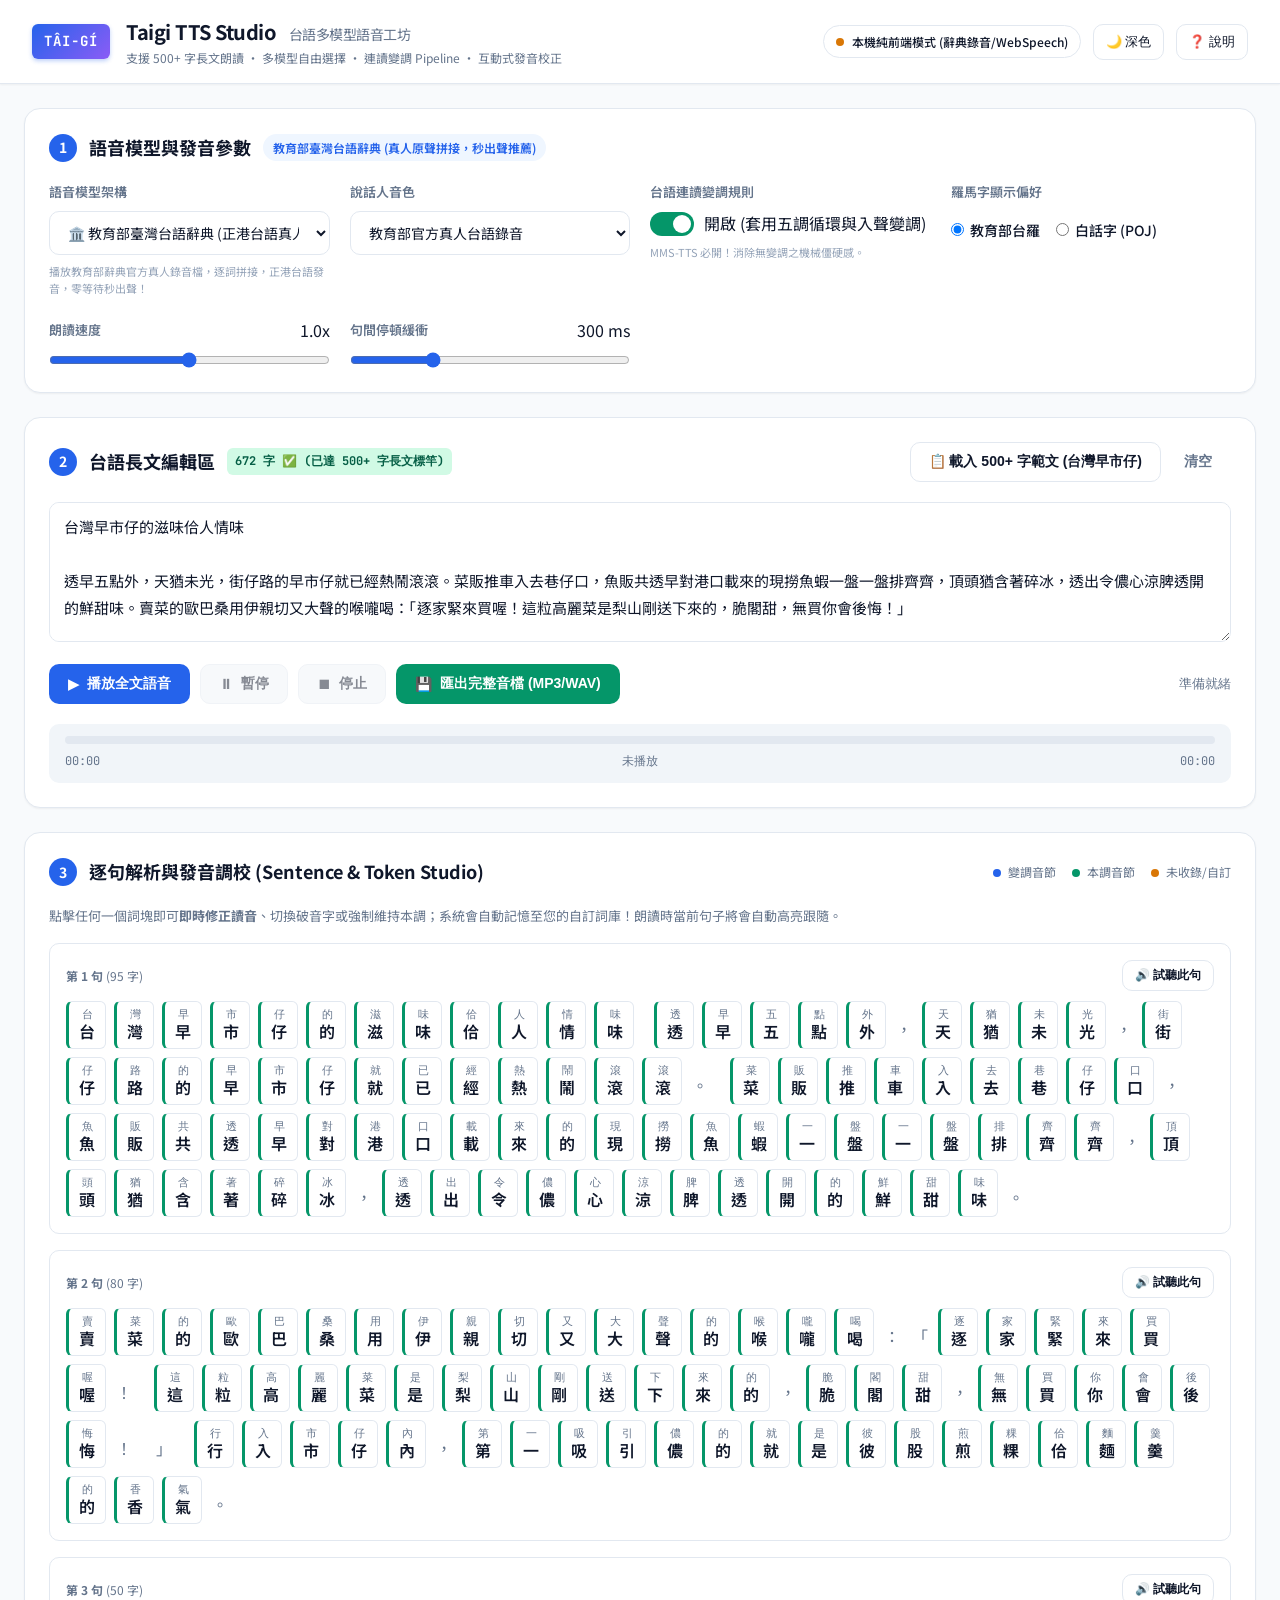
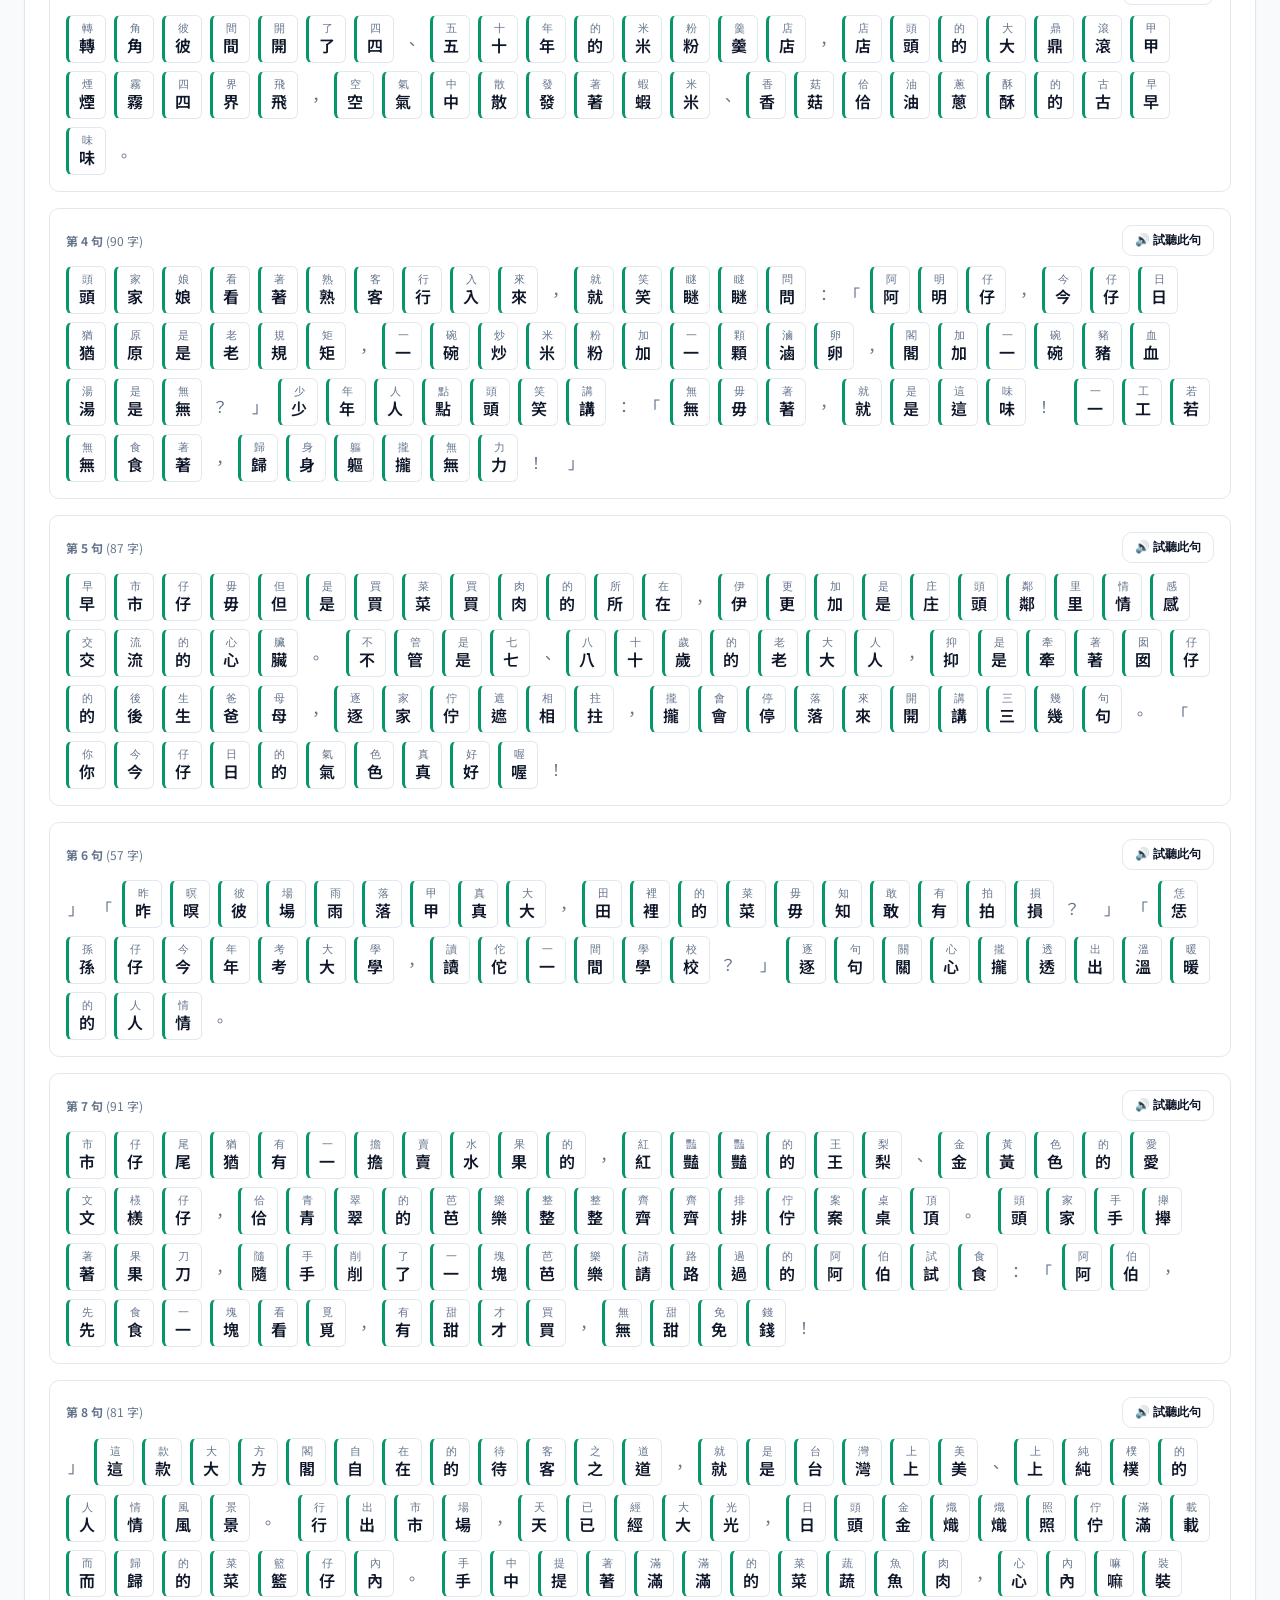
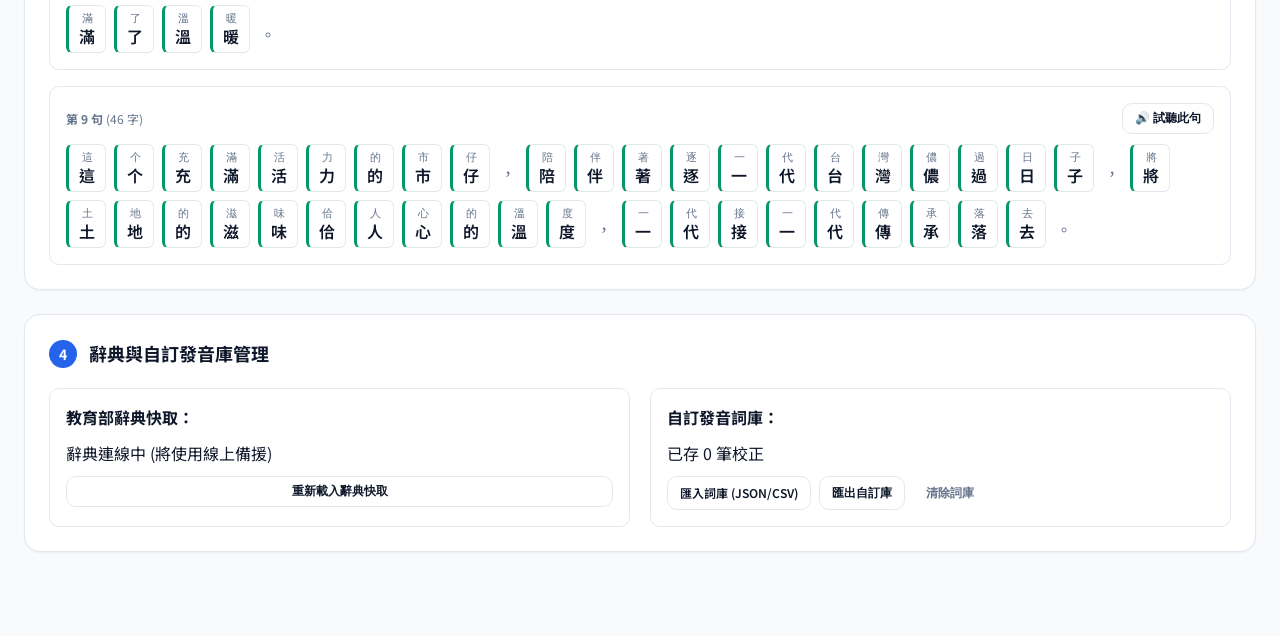
==== index.html @ 3ebb99c6 "Initial commit: Taigi TTS Studio 2.0 with multi-model support, tone sandhi engine, sentence streamin" ====
<!DOCTYPE html>
<html lang="zh-Hant">
<head>
  <meta charset="UTF-8" />
  <meta name="viewport" content="width=device-width, initial-scale=1.0" />
  <title>Taigi TTS Studio - 台語多模型長文語音合成系統</title>
  <link rel="stylesheet" href="style.css" />
  <link rel="preconnect" href="https://fonts.googleapis.com">
  <link rel="preconnect" href="https://fonts.gstatic.com" crossorigin>
  <link href="https://fonts.googleapis.com/css2?family=Noto+Sans+TC:wght@400;500;700&family=Noto+Serif+TC:wght@600;700&family=JetBrains+Mono:wght@400;600&display=swap" rel="stylesheet">
</head>
<body>
  <!-- 頁首頂欄 -->
  <header class="app-header">
    <div class="header-left">
      <div class="logo-badge">TÂI-GÍ</div>
      <div>
        <h1 class="app-title">Taigi TTS Studio <span class="app-sub">台語多模型語音工坊</span></h1>
        <p class="app-desc">支援 500+ 字長文朗讀 ‧ 多模型自由選擇 ‧ 連讀變調 Pipeline ‧ 互動式發音校正</p>
      </div>
    </div>
    <div class="header-right">
      <div id="backendBadge" class="backend-badge offline" title="後端伺服器連線狀態">
        <span class="dot"></span>
        <span id="backendStatusText">檢測中...</span>
      </div>
      <button id="themeToggle" class="btn-icon" title="切換色彩主題">🌙 深色</button>
      <button id="helpBtn" class="btn-icon" title="說明與參考資料">❓ 說明</button>
    </div>
  </header>

  <main class="main-container">
    <!-- 模型與合成參數設定區 -->
    <section class="card config-card">
      <div class="card-header">
        <span class="step-num">1</span>
        <h2>語音模型與發音參數</h2>
        <span class="badge" id="activeModelTag">教育部辭典 (正港台語真人錄音)</span>
      </div>

      <div class="config-grid">
        <!-- 模型選擇 -->
        <div class="form-group">
          <label for="modelSelect">語音模型架構</label>
          <select id="modelSelect">
            <option value="moe_concat" selected>🏛️ 教育部臺灣台語辭典 (正港台語真人錄音，零延遲推薦)</option>
            <option value="mms">🔬 Meta MMS-TTS (正港台語 VITS 類神經模型 + 連讀變調)</option>
            <option value="edge">🎙️ Microsoft Edge-TTS (臺灣腔國語/華語混讀)</option>
            <option value="web_speech">🌐 瀏覽器本機語音 (Web Speech API)</option>
          </select>
          <small id="modelHint" class="field-hint">播放教育部辭典官方錄音檔，逐詞拼接，正港真人台語原聲，零等待秒出聲！</small>
        </div>

        <!-- 音色講者 -->
        <div class="form-group" id="voiceGroup">
          <label for="voiceSelect">說話人音色</label>
          <select id="voiceSelect">
            <option value="HsiaoChen" selected>曉臻 (HsiaoChen - 自然柔和女聲)</option>
            <option value="YunJhe">雲哲 (YunJhe - 穩重知性男聲)</option>
            <option value="HsiaoYu">曉雨 (HsiaoYu - 清脆活力女聲)</option>
          </select>
        </div>

        <!-- 變調開關 -->
        <div class="form-group">
          <label for="sandhiToggle">台語連讀變調規則</label>
          <div class="toggle-wrap">
            <input type="checkbox" id="sandhiToggle" checked />
            <label for="sandhiToggle" class="toggle-slider"></label>
            <span id="sandhiText">開啟 (套用五調循環與入聲變調)</span>
          </div>
          <small class="field-hint">MMS-TTS 必開！消除無變調之機械僵硬感。</small>
        </div>

        <!-- 拼音書寫系統 -->
        <div class="form-group">
          <label>羅馬字顯示偏好</label>
          <div class="radio-inline">
            <label><input type="radio" name="romanScheme" value="tailo" checked> 教育部台羅</label>
            <label><input type="radio" name="romanScheme" value="poj"> 白話字 (POJ)</label>
          </div>
        </div>

        <!-- 語速調整 -->
        <div class="form-group range-group">
          <div class="range-header">
            <label for="speedRange">朗讀速度</label>
            <span id="speedValue">1.0x</span>
          </div>
          <input type="range" id="speedRange" min="0.5" max="1.5" step="0.05" value="1.0" />
        </div>

        <!-- 斷句停頓時間 -->
        <div class="form-group range-group">
          <div class="range-header">
            <label for="pauseRange">句間停頓緩衝</label>
            <span id="pauseValue">300 ms</span>
          </div>
          <input type="range" id="pauseRange" min="100" max="800" step="50" value="300" />
        </div>
      </div>
    </section>

    <!-- 文章輸入與長文操作區 -->
    <section class="card editor-card">
      <div class="card-header space-between">
        <div class="title-with-step">
          <span class="step-num">2</span>
          <h2>台語長文編輯區</h2>
          <span class="char-counter" id="charCounter">0 字 (目標 ≥ 500 字)</span>
        </div>
        <div class="header-actions">
          <button id="loadSampleBtn" class="btn btn-outline" title="快速載入 600+ 字台語精采長文進行合成測試">
            📋 載入 500+ 字範文 (台灣早市仔)
          </button>
          <button id="clearTextBtn" class="btn btn-ghost">清空</button>
        </div>
      </div>

      <div class="textarea-wrap">
        <textarea id="articleInput" placeholder="請在此輸入欲朗讀的台語文章（漢字、漢羅或台羅皆可）... 支援 500 字以上長篇連續朗讀！"></textarea>
      </div>

      <!-- 控制列與播放進度 -->
      <div class="player-controls">
        <div class="btn-group">
          <button id="playBtn" class="btn btn-primary">
            <span class="icon">▶</span> 播放全文語音
          </button>
          <button id="pauseBtn" class="btn btn-secondary" disabled>
            <span class="icon">⏸</span> 暫停
          </button>
          <button id="stopBtn" class="btn btn-secondary" disabled>
            <span class="icon">⏹</span> 停止
          </button>
          <button id="downloadBtn" class="btn btn-accent" title="將整篇長文合成並下載完整音訊檔">
            <span class="icon">💾</span> 匯出完整音檔 (MP3/WAV)
          </button>
        </div>

        <div class="player-status" id="playerStatus">準備就緒</div>
      </div>

      <!-- 播放進度條 (長文跟隨) -->
      <div class="progress-container" id="progressContainer">
        <div class="progress-bar-bg">
          <div class="progress-bar-fill" id="progressBarFill"></div>
        </div>
        <div class="progress-labels">
          <span id="currentTimeLabel">00:00</span>
          <span id="currentSentenceLabel">未播放</span>
          <span id="totalTimeLabel">00:00</span>
        </div>
      </div>
    </section>

    <!-- 句子切分與發音調校工作區 -->
    <section class="card studio-card">
      <div class="card-header space-between">
        <div class="title-with-step">
          <span class="step-num">3</span>
          <h2>逐句解析與發音調校 (Sentence & Token Studio)</h2>
        </div>
        <div class="legend">
          <span class="legend-item"><span class="dot-sample tone-sandhi"></span> 變調音節</span>
          <span class="legend-item"><span class="dot-sample tone-base"></span> 本調音節</span>
          <span class="legend-item"><span class="dot-sample unlisted"></span> 未收錄/自訂</span>
        </div>
      </div>
      <p class="studio-intro">
        點擊任何一個詞塊即可<b>即時修正讀音</b>、切換破音字或強制維持本調；系統會自動記憶至您的自訂詞庫！朗讀時當前句子將會自動高亮跟隨。
      </p>

      <div id="sentenceStudioList" class="sentence-list">
        <div class="empty-state">請在上方輸入台語文章或點擊「載入 500+ 字範文」開始解析。</div>
      </div>
    </section>

    <!-- 自訂詞庫與辭典管理 -->
    <section class="card dict-card">
      <div class="card-header">
        <span class="step-num">4</span>
        <h2>辭典與自訂發音庫管理</h2>
      </div>
      <div class="dict-actions-grid">
        <div class="dict-status-box">
          <strong>教育部辭典快取：</strong>
          <span id="dictStatusText">連線檢測中...</span>
          <button id="reloadDictBtn" class="btn btn-sm btn-outline">重新載入辭典快取</button>
        </div>
        <div class="dict-status-box">
          <strong>自訂發音詞庫：</strong>
          <span id="customCountText">已存 0 筆校正</span>
          <div class="btn-group-sm">
            <label class="btn btn-sm btn-outline" for="importCustomFile">匯入詞庫 (JSON/CSV)</label>
            <input type="file" id="importCustomFile" accept=".json,.csv" hidden />
            <button id="exportCustomBtn" class="btn btn-sm btn-outline">匯出自訂庫</button>
            <button id="clearCustomBtn" class="btn btn-sm btn-ghost">清除詞庫</button>
          </div>
        </div>
      </div>
    </section>
  </main>

  <!-- 發音調校彈窗 (Pronunciation & Tone Tuner Modal) -->
  <div id="tokenModal" class="modal-backdrop" hidden>
    <div class="modal-card">
      <div class="modal-header">
        <h3 id="modalTitle">調整詞彙發音與聲調：<span id="modalHanzi">食飯</span></h3>
        <button id="modalCloseBtn" class="modal-close">&times;</button>
      </div>
      <div class="modal-body">
        <!-- 官方辭典候選 -->
        <div class="modal-row">
          <label>官方辭典破音字／候選讀音：</label>
          <div id="modalCandidateList" class="candidate-pills"></div>
        </div>

        <!-- 逐音節聲調微調器 (全新功能) -->
        <div class="modal-row">
          <label>🎛️ 逐音節聲調修改盤（點擊調號立即更換唸法）：</label>
          <div id="modalSyllableTuner" class="syllable-tuner-box">
            <!-- 動態生成每個音節的 1~8 聲按鈕 -->
          </div>
        </div>

        <div class="modal-row">
          <label for="modalReadingInput">當前自訂讀音（可手動修改台羅／POJ／數字調）：</label>
          <input type="text" id="modalReadingInput" placeholder="例如：tsia̍h-pn̄g 或 tsiah8-png7" />
        </div>

        <div class="modal-row checkbox-row">
          <label class="checkbox-label">
            <input type="checkbox" id="modalForceBaseTone" />
            <span>強制維持此調號（不套用後續連讀變調規則，鎖定指定聲調）</span>
          </label>
        </div>

        <div class="modal-row">
          <label>變調與聽感預覽：</label>
          <div id="modalSandhiPreview" class="sandhi-preview-box">-</div>
        </div>
      </div>
      <div class="modal-footer">
        <button id="modalTestPlayBtn" class="btn btn-outline">🔊 試聽修改後的唸法</button>
        <div class="footer-right">
          <button id="modalCancelBtn" class="btn btn-secondary">取消</button>
          <button id="modalSaveBtn" class="btn btn-primary">儲存並套用新聲調</button>
        </div>
      </div>
    </div>
  </div>

  <!-- 使用說明與參考文獻 Drawer -->
  <div id="helpModal" class="modal-backdrop" hidden>
    <div class="modal-card modal-large">
      <div class="modal-header">
        <h3>📖 Taigi TTS Studio 系統說明與參考來源</h3>
        <button id="helpCloseBtn" class="modal-close">&times;</button>
      </div>
      <div class="modal-body markdown-body">
        <h4>🌟 系統三大核心特色</h4>
        <ul>
          <li><b>長文專屬管線（500+ 字以上）</b>：智慧分句切分標點，防止過載截斷，並提供即時進度跟隨條與全篇匯出。</li>
          <li><b>多模型整合引擎</b>：整合 Microsoft Edge-TTS 類神經語音、Meta MMS-TTS VITS 開源模型、教育部辭典官方原聲拼接及 Web Speech。</li>
          <li><b>台語連讀變調（Tone Sandhi）前處理</b>：解決 Meta MMS-TTS 只能吃 POJ 且原本缺乏變調推論導致的機械呆滯感，自動轉換為連讀變調 POJ！</li>
        </ul>

        <h4>🎵 台語連讀變調規則簡介</h4>
        <p>台語除最後一個音節外，連續發音時必須依照嚴格規則變調：</p>
        <ul>
          <li><b>舒聲循環</b>：第 1 聲 → 7 聲 → 3 聲 → 2 聲 → 1 聲；第 5 聲 → 7 聲（南部）/ 3 聲（北部）。</li>
          <li><b>入聲對調 (-p, -t, -k)</b>：第 4 聲 ↔ 第 8 聲互相對調。</li>
          <li><b>喉塞入聲舒聲化 (-h)</b>：-h 韻尾脫落變成舒聲：第 4 聲 -h → 第 2 聲；第 8 聲 -h → 第 3 聲。</li>
        </ul>

        <h4>📚 參考資料與開源來源</h4>
        <ul>
          <li><b>Meta MMS (Massively Multilingual Speech)</b>: Pratap et al., <i>Scaling Speech Technology to 1,000+ Languages</i>, 2023. Model: <code>facebook/mms-tts-nan</code>.</li>
          <li><b>教育部臺灣台語常用詞辭典</b>: 中華民國教育部 (g0v moedict 整理開源資料庫).</li>
          <li><b>Microsoft Edge-TTS</b>: Azure Neural Cognitive Services (zh-TW-HsiaoChenNeural, zh-TW-YunJheNeural).</li>
          <li><b>Taibun</b>: Python Taiwanese Romanisation and G2P Library.</li>
        </ul>
      </div>
      <div class="modal-footer">
        <button id="helpOkBtn" class="btn btn-primary">了解</button>
      </div>
    </div>
  </div>

  <!-- 引用 JavaScript 模組 -->
  <script src="js/romanize.js"></script>
  <script src="js/dict.js"></script>
  <script src="js/audio_export.js"></script>
  <script src="js/app.js"></script>
</body>
</html>
---- style.css ----
/* ==========================================================================
   Taigi TTS Studio - 現代化樣式表 (Light & Dark Theme)
   ========================================================================== */

:root {
  --bg-primary: #f8fafc;
  --bg-card: #ffffff;
  --bg-input: #ffffff;
  --bg-hover: #f1f5f9;
  --bg-accent-soft: #eff6ff;

  --text-main: #0f172a;
  --text-muted: #64748b;
  --text-light: #94a3b8;

  --primary: #2563eb;
  --primary-hover: #1d4ed8;
  --primary-contrast: #ffffff;

  --secondary: #475569;
  --secondary-hover: #334155;

  --accent: #059669;
  --accent-hover: #047857;

  --warning: #d97706;
  --danger: #dc2626;

  --border: #e2e8f0;
  --border-focus: #3b82f6;

  --shadow-sm: 0 1px 2px 0 rgb(0 0 0 / 0.05);
  --shadow-md: 0 4px 6px -1px rgb(0 0 0 / 0.1), 0 2px 4px -2px rgb(0 0 0 / 0.1);
  --shadow-lg: 0 10px 15px -3px rgb(0 0 0 / 0.1), 0 4px 6px -4px rgb(0 0 0 / 0.1);

  --font-sans: 'Noto Sans TC', system-ui, -apple-system, sans-serif;
  --font-serif: 'Noto Serif TC', serif;
  --font-mono: 'JetBrains Mono', monospace;

  --radius-sm: 6px;
  --radius-md: 10px;
  --radius-lg: 16px;
  --radius-full: 9999px;
}

[data-theme="dark"] {
  --bg-primary: #0b0f17;
  --bg-card: #151b26;
  --bg-input: #1a2232;
  --bg-hover: #222c3f;
  --bg-accent-soft: #14284b;

  --text-main: #f1f5f9;
  --text-muted: #94a3b8;
  --text-light: #64748b;

  --primary: #3b82f6;
  --primary-hover: #60a5fa;
  --primary-contrast: #ffffff;

  --secondary: #64748b;
  --secondary-hover: #94a3b8;

  --accent: #10b981;
  --accent-hover: #34d399;

  --border: #263346;
  --border-focus: #60a5fa;

  --shadow-sm: 0 1px 2px 0 rgb(0 0 0 / 0.3);
  --shadow-md: 0 4px 6px -1px rgb(0 0 0 / 0.4);
  --shadow-lg: 0 10px 15px -3px rgb(0 0 0 / 0.5);
}

* {
  box-sizing: border-box;
  margin: 0;
  padding: 0;
}

body {
  font-family: var(--font-sans);
  background-color: var(--bg-primary);
  color: var(--text-main);
  line-height: 1.6;
  transition: background-color 0.25s, color 0.25s;
  min-height: 100vh;
}

/* 頁首 Header */
.app-header {
  display: flex;
  justify-content: space-between;
  align-items: center;
  padding: 16px 32px;
  background-color: var(--bg-card);
  border-bottom: 1px solid var(--border);
  box-shadow: var(--shadow-sm);
  position: sticky;
  top: 0;
  z-index: 100;
}

.header-left {
  display: flex;
  align-items: center;
  gap: 16px;
}

.logo-badge {
  background: linear-gradient(135deg, var(--primary), #8b5cf6);
  color: #fff;
  font-family: var(--font-mono);
  font-weight: 700;
  font-size: 14px;
  letter-spacing: 1px;
  padding: 6px 12px;
  border-radius: var(--radius-sm);
  box-shadow: 0 2px 4px rgba(37, 99, 235, 0.3);
}

.app-title {
  font-size: 20px;
  font-weight: 700;
  letter-spacing: -0.5px;
}

.app-sub {
  font-size: 14px;
  font-weight: 400;
  color: var(--text-muted);
  margin-left: 8px;
}

.app-desc {
  font-size: 12px;
  color: var(--text-muted);
}

.header-right {
  display: flex;
  align-items: center;
  gap: 12px;
}

.backend-badge {
  display: inline-flex;
  align-items: center;
  gap: 8px;
  font-size: 12px;
  padding: 6px 12px;
  border-radius: var(--radius-full);
  border: 1px solid var(--border);
  background-color: var(--bg-input);
  font-weight: 500;
}

.backend-badge .dot {
  width: 8px;
  height: 8px;
  border-radius: 50%;
  background-color: var(--text-light);
}

.backend-badge.online .dot {
  background-color: var(--accent);
  box-shadow: 0 0 6px var(--accent);
}

.backend-badge.offline .dot {
  background-color: var(--warning);
}

/* 主容器 */
.main-container {
  max-width: 1280px;
  margin: 24px auto;
  padding: 0 24px 60px;
  display: flex;
  flex-direction: column;
  gap: 24px;
}

/* 卡片與佈局 */
.card {
  background-color: var(--bg-card);
  border: 1px solid var(--border);
  border-radius: var(--radius-lg);
  padding: 24px;
  box-shadow: var(--shadow-sm);
  transition: transform 0.2s, box-shadow 0.2s;
}

.card-header {
  display: flex;
  align-items: center;
  gap: 12px;
  margin-bottom: 20px;
}

.card-header.space-between {
  justify-content: space-between;
}

.step-num {
  width: 28px;
  height: 28px;
  background-color: var(--primary);
  color: var(--primary-contrast);
  border-radius: 50%;
  display: flex;
  align-items: center;
  justify-content: center;
  font-size: 14px;
  font-weight: 700;
}

.card-header h2 {
  font-size: 18px;
  font-weight: 700;
}

.badge {
  font-size: 12px;
  padding: 4px 10px;
  border-radius: var(--radius-full);
  background-color: var(--bg-accent-soft);
  color: var(--primary);
  font-weight: 600;
}

/* 表單與控制項 */
.config-grid {
  display: grid;
  grid-template-columns: repeat(auto-fit, minmax(260px, 1fr));
  gap: 20px;
}

.form-group {
  display: flex;
  flex-direction: column;
  gap: 8px;
}

.form-group label {
  font-size: 13px;
  font-weight: 600;
  color: var(--text-muted);
}

select, input[type="text"], textarea {
  width: 100%;
  padding: 10px 14px;
  border-radius: var(--radius-md);
  border: 1px solid var(--border);
  background-color: var(--bg-input);
  color: var(--text-main);
  font-family: inherit;
  font-size: 14px;
  transition: border-color 0.2s, box-shadow 0.2s;
}

select:focus, input[type="text"]:focus, textarea:focus {
  outline: none;
  border-color: var(--border-focus);
  box-shadow: 0 0 0 3px rgba(59, 130, 246, 0.15);
}

.field-hint {
  font-size: 11px;
  color: var(--text-light);
}

/* Toggle Switch */
.toggle-wrap {
  display: flex;
  align-items: center;
  gap: 10px;
}

.toggle-wrap input[type="checkbox"] {
  display: none;
}

.toggle-slider {
  width: 44px;
  height: 24px;
  background-color: var(--border);
  border-radius: var(--radius-full);
  position: relative;
  cursor: pointer;
  transition: background-color 0.2s;
}

.toggle-slider::after {
  content: '';
  position: absolute;
  top: 3px;
  left: 3px;
  width: 18px;
  height: 18px;
  background-color: #fff;
  border-radius: 50%;
  transition: transform 0.2s;
}

.toggle-wrap input[type="checkbox"]:checked + .toggle-slider {
  background-color: var(--accent);
}

.toggle-wrap input[type="checkbox"]:checked + .toggle-slider::after {
  transform: translateX(20px);
}

.radio-inline {
  display: flex;
  gap: 16px;
  align-items: center;
  padding: 8px 0;
}

.radio-inline label {
  display: flex;
  align-items: center;
  gap: 6px;
  cursor: pointer;
  font-size: 14px;
  font-weight: 500;
  color: var(--text-main);
}

.range-group .range-header {
  display: flex;
  justify-content: space-between;
  align-items: center;
}

input[type="range"] {
  accent-color: var(--primary);
  cursor: pointer;
}

/* 文章輸入區 */
.title-with-step {
  display: flex;
  align-items: center;
  gap: 12px;
}

.char-counter {
  font-size: 12px;
  padding: 4px 8px;
  border-radius: var(--radius-sm);
  background-color: var(--bg-hover);
  color: var(--text-muted);
  font-family: var(--font-mono);
}

.char-counter.valid-500 {
  background-color: #d1fae5;
  color: #065f46;
  font-weight: 700;
}

[data-theme="dark"] .char-counter.valid-500 {
  background-color: #064e3b;
  color: #a7f3d0;
}

.textarea-wrap textarea {
  min-height: 140px;
  resize: vertical;
  font-size: 15px;
  line-height: 1.8;
  font-family: var(--font-sans);
}

/* 按鈕風格 */
.btn {
  display: inline-flex;
  align-items: center;
  justify-content: center;
  gap: 8px;
  padding: 10px 18px;
  border-radius: var(--radius-md);
  font-size: 14px;
  font-weight: 600;
  cursor: pointer;
  border: 1px solid transparent;
  transition: all 0.15s ease-in-out;
}

.btn:disabled {
  opacity: 0.5;
  cursor: not-allowed;
}

.btn-primary {
  background-color: var(--primary);
  color: var(--primary-contrast);
}
.btn-primary:hover:not(:disabled) {
  background-color: var(--primary-hover);
}

.btn-secondary {
  background-color: var(--bg-hover);
  color: var(--text-main);
  border-color: var(--border);
}
.btn-secondary:hover:not(:disabled) {
  background-color: var(--border);
}

.btn-accent {
  background-color: var(--accent);
  color: #fff;
}
.btn-accent:hover:not(:disabled) {
  background-color: var(--accent-hover);
}

.btn-outline {
  background-color: transparent;
  border-color: var(--border);
  color: var(--text-main);
}
.btn-outline:hover:not(:disabled) {
  background-color: var(--bg-hover);
  border-color: var(--text-light);
}

.btn-ghost {
  background-color: transparent;
  color: var(--text-muted);
}
.btn-ghost:hover:not(:disabled) {
  color: var(--danger);
  background-color: var(--bg-hover);
}

.btn-icon {
  background: transparent;
  border: 1px solid var(--border);
  padding: 8px 12px;
  border-radius: var(--radius-md);
  color: var(--text-main);
  cursor: pointer;
  font-size: 13px;
  font-weight: 500;
}
.btn-icon:hover {
  background-color: var(--bg-hover);
}

.btn-sm {
  padding: 6px 12px;
  font-size: 12px;
}

/* 控制列與進度條 */
.player-controls {
  display: flex;
  justify-content: space-between;
  align-items: center;
  margin-top: 16px;
  flex-wrap: wrap;
  gap: 12px;
}

.btn-group {
  display: flex;
  gap: 10px;
  flex-wrap: wrap;
}

.player-status {
  font-size: 13px;
  color: var(--text-muted);
  font-family: var(--font-mono);
}

.progress-container {
  margin-top: 20px;
  padding: 12px 16px;
  background-color: var(--bg-hover);
  border-radius: var(--radius-md);
}

.progress-bar-bg {
  width: 100%;
  height: 8px;
  background-color: var(--border);
  border-radius: var(--radius-full);
  overflow: hidden;
}

.progress-bar-fill {
  height: 100%;
  width: 0%;
  background: linear-gradient(90deg, var(--primary), var(--accent));
  transition: width 0.15s ease-out;
}

.progress-labels {
  display: flex;
  justify-content: space-between;
  margin-top: 8px;
  font-size: 12px;
  color: var(--text-muted);
  font-family: var(--font-mono);
}

/* 逐句解析 Studio */
.studio-intro {
  font-size: 13px;
  color: var(--text-muted);
  margin-bottom: 16px;
}

.legend {
  display: flex;
  gap: 16px;
  font-size: 12px;
  color: var(--text-muted);
}

.dot-sample {
  display: inline-block;
  width: 8px;
  height: 8px;
  border-radius: 50%;
  margin-right: 4px;
}
.dot-sample.tone-sandhi { background-color: var(--primary); }
.dot-sample.tone-base { background-color: var(--accent); }
.dot-sample.unlisted { background-color: var(--warning); }

.sentence-list {
  display: flex;
  flex-direction: column;
  gap: 16px;
}

.empty-state {
  text-align: center;
  padding: 40px;
  color: var(--text-light);
  font-size: 14px;
}

.sentence-card {
  border: 1px solid var(--border);
  border-radius: var(--radius-md);
  padding: 16px;
  background-color: var(--bg-input);
  transition: all 0.25s ease;
  position: relative;
}

/* 正在朗讀指示器樣式 (Karaoke Speaking Indicator) */
.sentence-card.active-reading {
  border-color: var(--primary);
  box-shadow: 0 0 0 2px rgba(37, 99, 235, 0.35), 0 8px 24px rgba(37, 99, 235, 0.2);
  background: linear-gradient(to right, rgba(37, 99, 235, 0.06), transparent);
  transform: translateY(-2px);
  position: relative;
}

.sentence-card.active-reading::before {
  content: '▶ 正在朗讀中';
  position: absolute;
  top: -10px;
  right: 18px;
  background: var(--primary);
  color: #fff;
  font-size: 11px;
  font-weight: 700;
  padding: 2px 10px;
  border-radius: var(--radius-full);
  box-shadow: 0 2px 6px rgba(37, 99, 235, 0.4);
  animation: pulseTag 1.5s infinite;
}

@keyframes pulseTag {
  0% { transform: scale(1); opacity: 0.9; }
  50% { transform: scale(1.05); opacity: 1; }
  100% { transform: scale(1); opacity: 0.9; }
}

/* 正在讀到的詞塊高亮光暈 */
.token-chip.speaking-now {
  background-color: #fef08a !important;
  border-color: #eab308 !important;
  color: #854d0e !important;
  transform: scale(1.12) translateY(-3px) !important;
  box-shadow: 0 0 0 3px rgba(234, 179, 8, 0.5), 0 6px 16px rgba(234, 179, 8, 0.4) !important;
  z-index: 10;
  transition: all 0.1s ease-in-out;
}

.token-chip.speaking-now .token-hanzi {
  color: #713f12 !important;
  font-weight: 800;
}

.token-chip.speaking-now .token-roman {
  color: #854d0e !important;
  font-weight: 700;
}

[data-theme="dark"] .token-chip.speaking-now {
  background-color: #854d0e !important;
  border-color: #facc15 !important;
  color: #fef08a !important;
  box-shadow: 0 0 0 3px rgba(250, 204, 21, 0.6), 0 6px 16px rgba(250, 204, 21, 0.4) !important;
}

[data-theme="dark"] .token-chip.speaking-now .token-hanzi,
[data-theme="dark"] .token-chip.speaking-now .token-roman {
  color: #fef08a !important;
}

/* 聲調修改選擇器 (Tone Tuner) */
.syllable-tuner-box {
  display: flex;
  flex-direction: column;
  gap: 12px;
  padding: 12px;
  background-color: var(--bg-hover);
  border-radius: var(--radius-md);
  border: 1px solid var(--border);
}

.syllable-row {
  display: flex;
  flex-direction: column;
  gap: 8px;
  padding: 8px 12px;
  background-color: var(--bg-card);
  border-radius: var(--radius-sm);
  border: 1px solid var(--border);
}

.syllable-header {
  display: flex;
  justify-content: space-between;
  align-items: center;
  font-size: 13px;
  font-weight: 600;
}

.syllable-name {
  color: var(--primary);
  font-family: var(--font-mono);
  font-size: 15px;
}

.tone-buttons-grid {
  display: grid;
  grid-template-columns: repeat(4, 1fr);
  gap: 6px;
}

@media (min-width: 480px) {
  .tone-buttons-grid {
    grid-template-columns: repeat(8, 1fr);
  }
}

.btn-tone {
  padding: 6px 2px;
  font-size: 11px;
  border-radius: var(--radius-sm);
  border: 1px solid var(--border);
  background-color: var(--bg-input);
  color: var(--text-main);
  cursor: pointer;
  text-align: center;
  display: flex;
  flex-direction: column;
  align-items: center;
  gap: 2px;
  transition: all 0.15s ease;
}

.btn-tone:hover {
  background-color: var(--bg-accent-soft);
  border-color: var(--primary);
}

.btn-tone.active {
  background-color: var(--primary);
  color: #fff;
  border-color: var(--primary);
  font-weight: 700;
  box-shadow: 0 2px 4px rgba(37, 99, 235, 0.3);
}

.btn-tone .tone-num {
  font-size: 13px;
  font-weight: 700;
}

.btn-tone .tone-desc {
  font-size: 9px;
  opacity: 0.8;
}

.sentence-meta {
  display: flex;
  justify-content: space-between;
  align-items: center;
  margin-bottom: 10px;
  font-size: 12px;
  color: var(--text-muted);
}

.sentence-actions {
  display: flex;
  gap: 8px;
}

.token-container {
  display: flex;
  flex-wrap: wrap;
  gap: 8px;
  align-items: flex-end;
}

/* 詞塊 Token */
.token-chip {
  display: inline-flex;
  flex-direction: column;
  align-items: center;
  padding: 6px 10px;
  background-color: var(--bg-card);
  border: 1px solid var(--border);
  border-radius: var(--radius-sm);
  cursor: pointer;
  user-select: none;
  transition: all 0.15s ease;
}

.token-chip:hover {
  border-color: var(--primary);
  background-color: var(--bg-hover);
  transform: translateY(-1px);
}

.token-chip.sandhi {
  border-left: 3px solid var(--primary);
}

.token-chip.base {
  border-left: 3px solid var(--accent);
}

.token-chip.customized {
  background-color: #fef3c7;
  border-color: #f59e0b;
}

[data-theme="dark"] .token-chip.customized {
  background-color: #78350f;
  border-color: #d97706;
}

.token-roman {
  font-size: 11px;
  color: var(--text-muted);
  font-family: var(--font-mono);
  line-height: 1.2;
}

.token-hanzi {
  font-size: 16px;
  font-weight: 600;
  color: var(--text-main);
  line-height: 1.3;
}

.token-sandhi-hint {
  font-size: 9px;
  padding: 1px 4px;
  border-radius: 3px;
  background-color: var(--bg-hover);
  color: var(--text-light);
  margin-top: 2px;
}

.literal-token {
  font-size: 16px;
  color: var(--text-muted);
  padding: 6px 2px;
  align-self: flex-end;
}

/* 辭典管理區 */
.dict-actions-grid {
  display: grid;
  grid-template-columns: repeat(auto-fit, minmax(280px, 1fr));
  gap: 20px;
}

.dict-status-box {
  padding: 16px;
  border-radius: var(--radius-md);
  border: 1px solid var(--border);
  background-color: var(--bg-input);
  display: flex;
  flex-direction: column;
  gap: 10px;
}

.btn-group-sm {
  display: flex;
  gap: 8px;
  flex-wrap: wrap;
}

/* Modal 彈窗 */
.modal-backdrop {
  position: fixed;
  inset: 0;
  background-color: rgba(0, 0, 0, 0.6);
  backdrop-filter: blur(4px);
  display: flex;
  align-items: center;
  justify-content: center;
  z-index: 1000;
  padding: 16px;
}

.modal-backdrop[hidden] {
  display: none !important;
}

.modal-card {
  background-color: var(--bg-card);
  border: 1px solid var(--border);
  border-radius: var(--radius-lg);
  width: 100%;
  max-width: 520px;
  box-shadow: var(--shadow-lg);
  overflow: hidden;
  animation: modalIn 0.2s ease-out;
}

.modal-card.modal-large {
  max-width: 720px;
}

@keyframes modalIn {
  from { opacity: 0; transform: scale(0.95); }
  to { opacity: 1; transform: scale(1); }
}

.modal-header {
  display: flex;
  justify-content: space-between;
  align-items: center;
  padding: 18px 24px;
  border-bottom: 1px solid var(--border);
}

.modal-close {
  background: none;
  border: none;
  font-size: 24px;
  cursor: pointer;
  color: var(--text-muted);
}

.modal-body {
  padding: 24px;
  display: flex;
  flex-direction: column;
  gap: 18px;
  max-height: 70vh;
  overflow-y: auto;
}

.modal-row {
  display: flex;
  flex-direction: column;
  gap: 8px;
}

.modal-row label {
  font-size: 13px;
  font-weight: 600;
  color: var(--text-muted);
}

.candidate-pills {
  display: flex;
  flex-wrap: wrap;
  gap: 8px;
}

.candidate-pill {
  padding: 6px 12px;
  border-radius: var(--radius-full);
  background-color: var(--bg-hover);
  border: 1px solid var(--border);
  font-size: 13px;
  cursor: pointer;
  font-family: var(--font-mono);
}

.candidate-pill:hover, .candidate-pill.active {
  background-color: var(--primary);
  color: #fff;
  border-color: var(--primary);
}

.checkbox-label {
  display: flex;
  align-items: center;
  gap: 10px;
  font-size: 14px;
  cursor: pointer;
}

.sandhi-preview-box {
  padding: 10px 14px;
  background-color: var(--bg-hover);
  border-radius: var(--radius-md);
  font-family: var(--font-mono);
  font-size: 14px;
  color: var(--primary);
  font-weight: 600;
}

.modal-footer {
  display: flex;
  justify-content: space-between;
  align-items: center;
  padding: 16px 24px;
  border-top: 1px solid var(--border);
  background-color: var(--bg-hover);
}

.footer-right {
  display: flex;
  gap: 10px;
}

.markdown-body h4 {
  margin: 16px 0 8px;
  color: var(--primary);
}

.markdown-body ul {
  padding-left: 20px;
  margin-bottom: 12px;
}

.markdown-body li {
  margin-bottom: 6px;
}

/* 響應式優化 */
@media (max-width: 768px) {
  .app-header {
    padding: 12px 16px;
    flex-direction: column;
    gap: 12px;
    align-items: flex-start;
  }
  .header-right {
    width: 100%;
    justify-content: space-between;
  }
  .main-container {
    padding: 0 16px 40px;
  }
  .player-controls {
    flex-direction: column;
    align-items: stretch;
  }
  .btn-group {
    justify-content: stretch;
  }
  .btn-group .btn {
    flex: 1;
  }
}
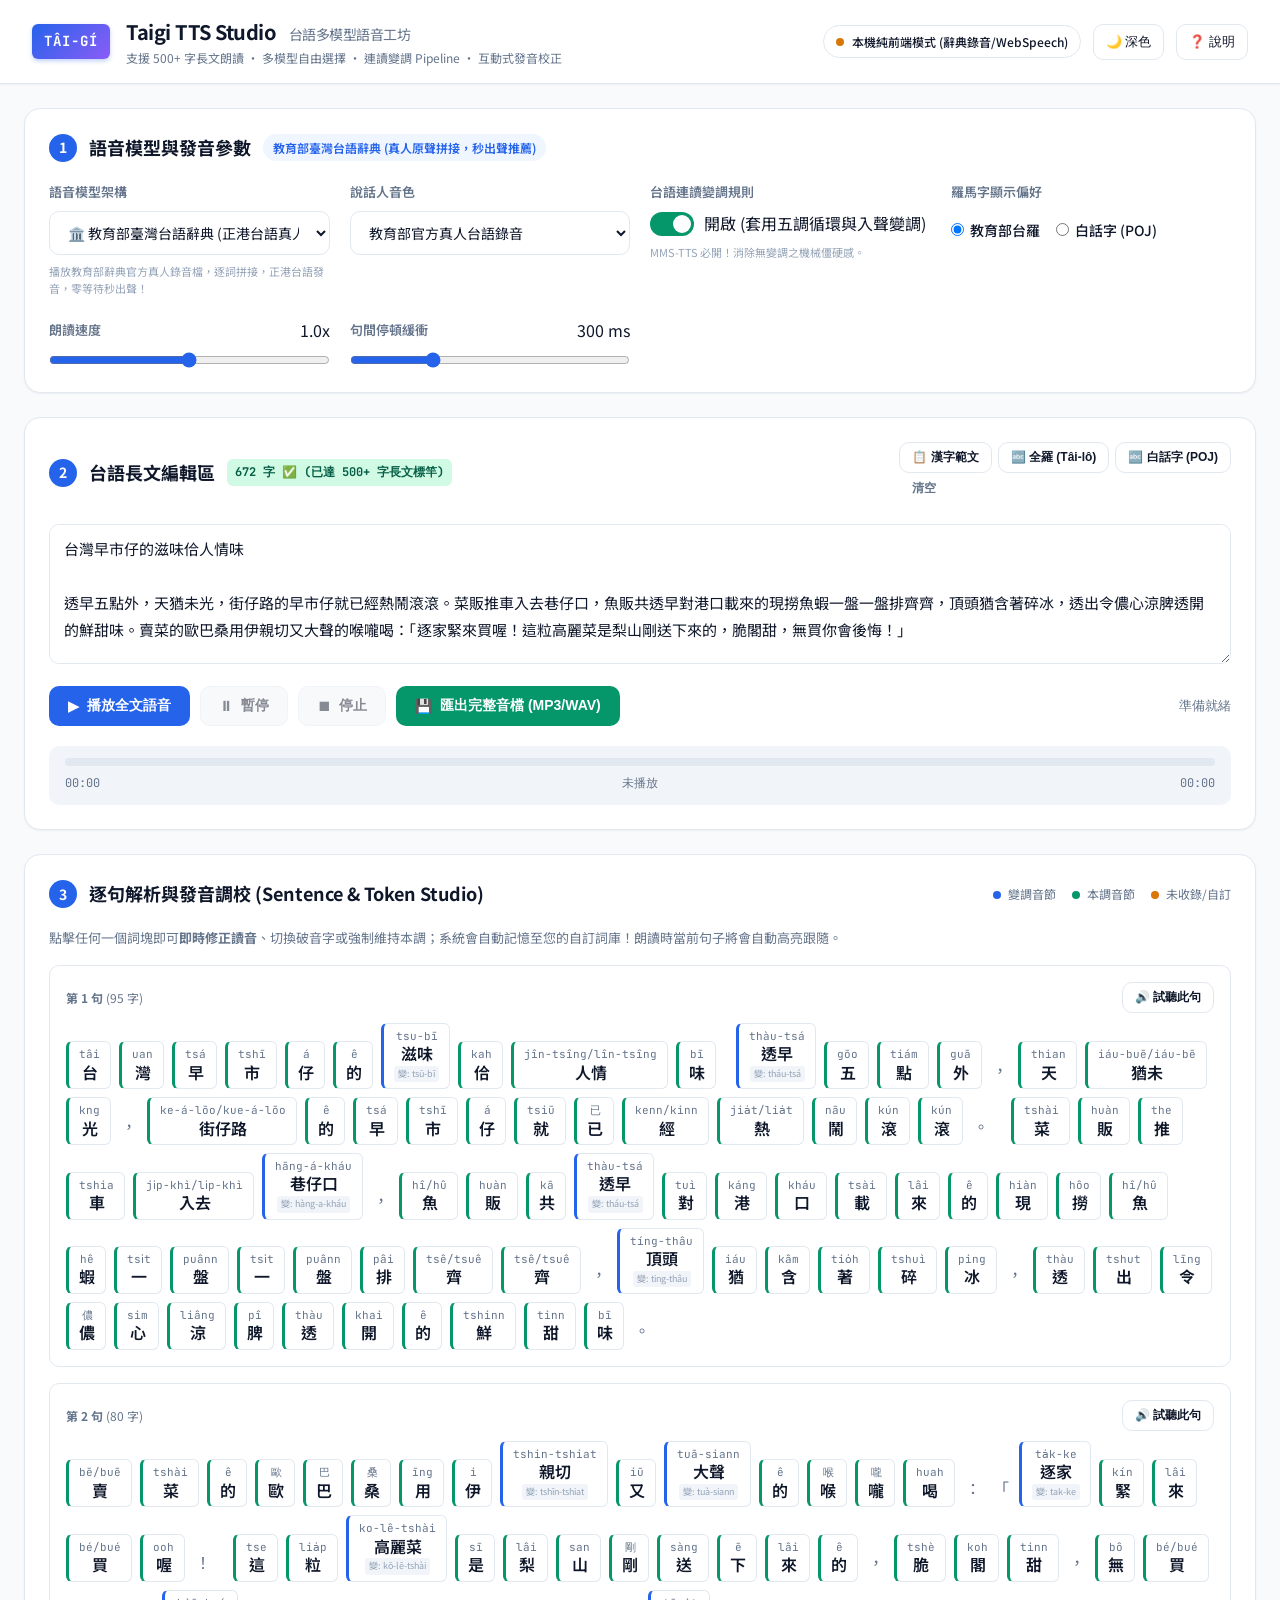
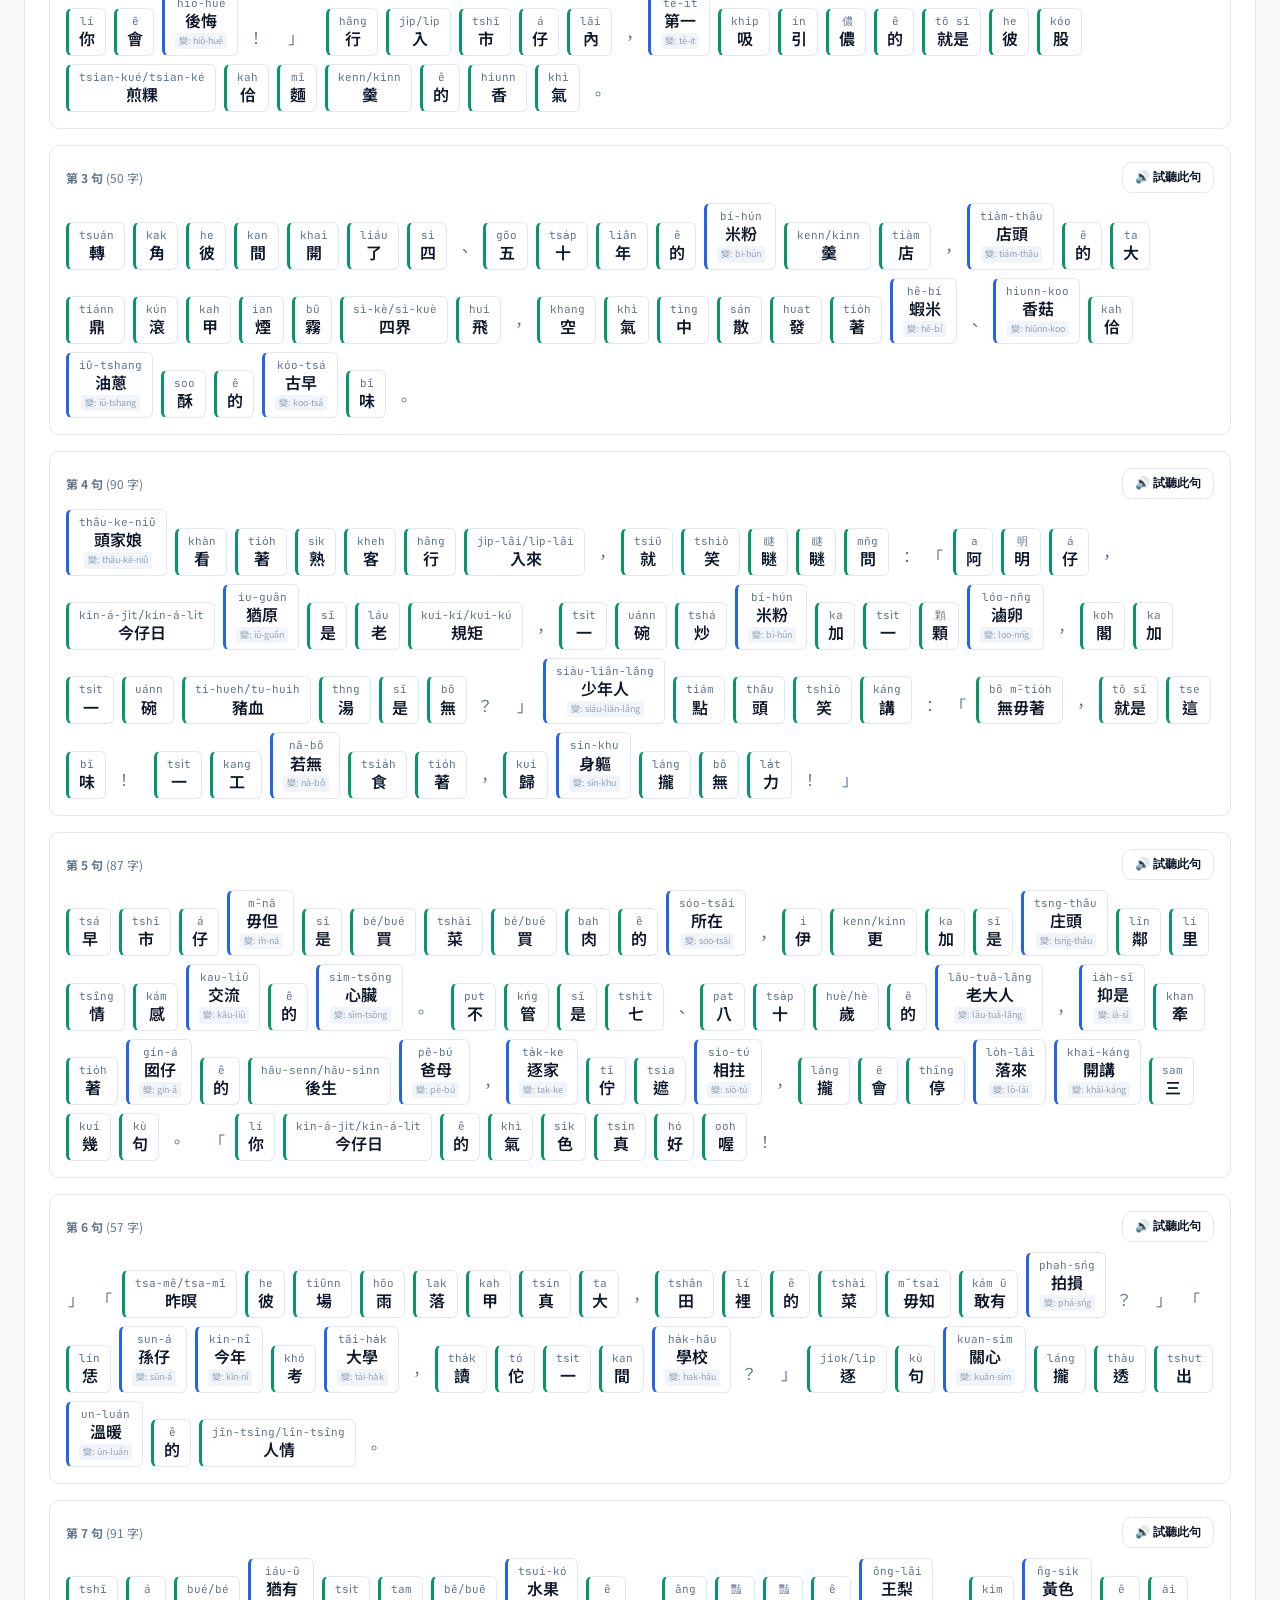
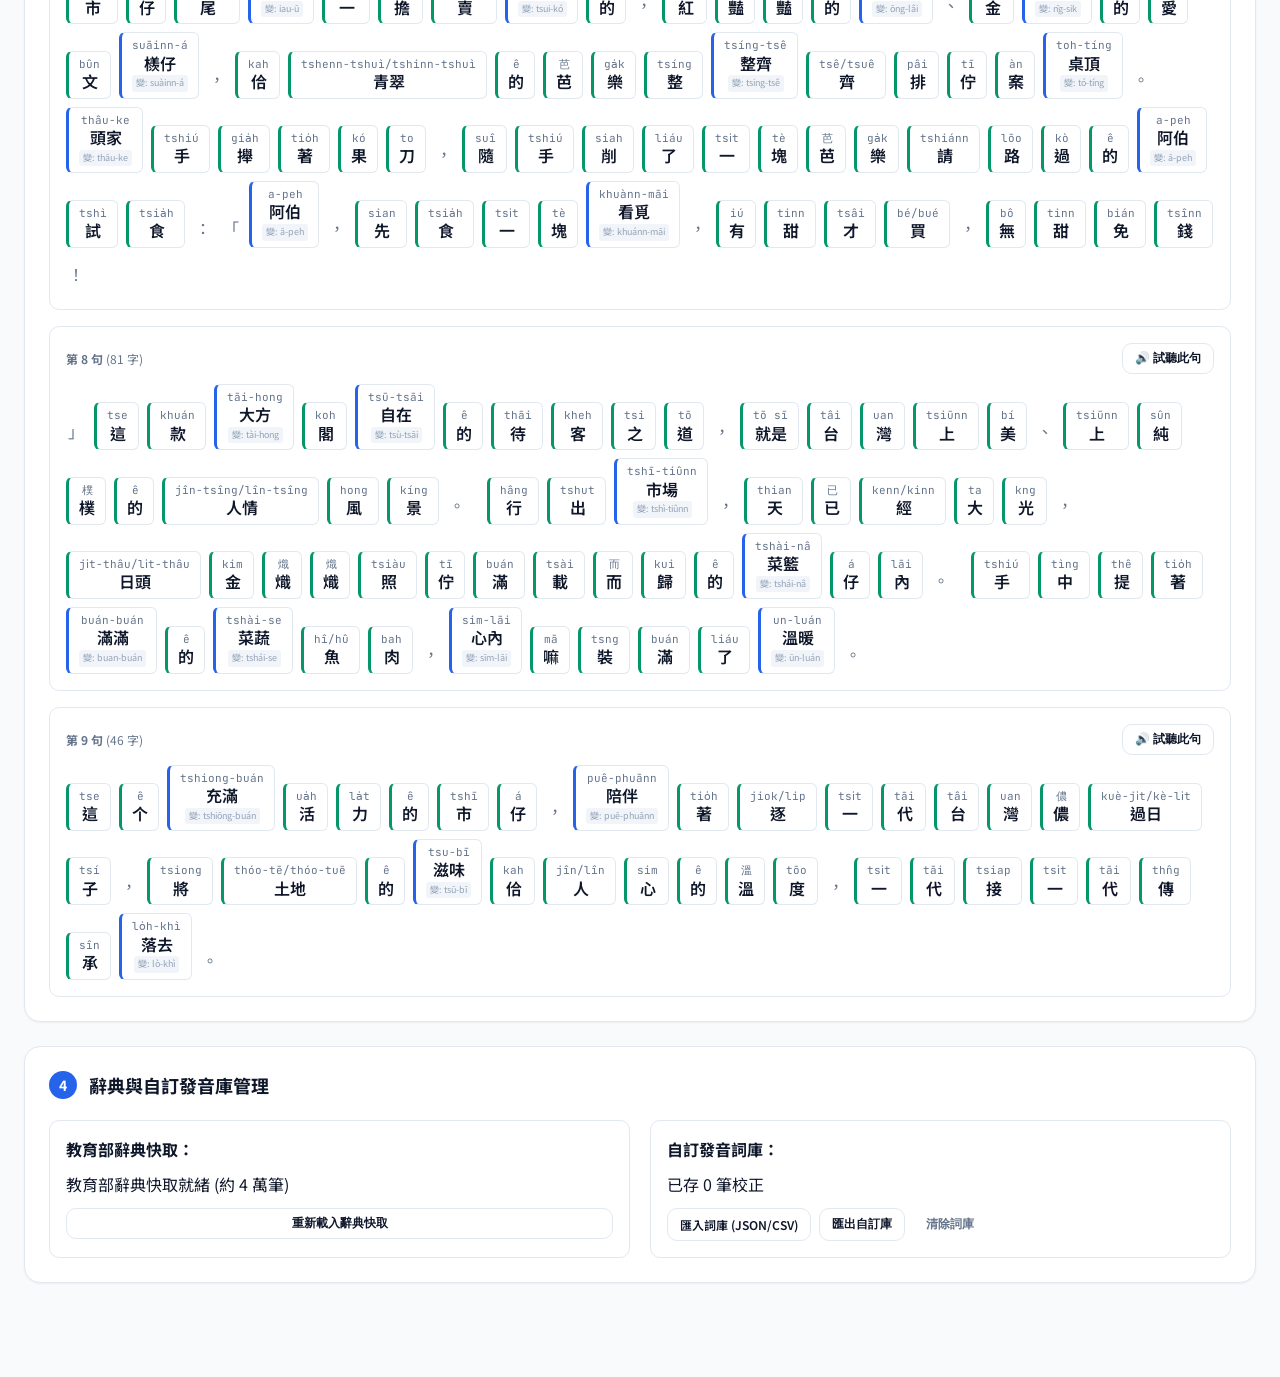
==== commit e499025b: "feat: direct full-romanization (Tâi-lô, POJ, numeric) input with sandhi pipeline, reverse audio look" ====
--- a/index.html
+++ b/index.html
@@ -110,10 +110,18 @@
           <span class="char-counter" id="charCounter">0 字 (目標 ≥ 500 字)</span>
         </div>
         <div class="header-actions">
-          <button id="loadSampleBtn" class="btn btn-outline" title="快速載入 600+ 字台語精采長文進行合成測試">
-            📋 載入 500+ 字範文 (台灣早市仔)
-          </button>
-          <button id="clearTextBtn" class="btn btn-ghost">清空</button>
+          <div class="sample-btn-group">
+            <button id="loadSampleBtn" class="btn btn-outline btn-sm" title="載入 662 字經典台語漢字範文">
+              📋 漢字範文
+            </button>
+            <button id="loadTailoSampleBtn" class="btn btn-outline btn-sm" title="載入教育部台羅 (Tâi-lô) 全羅 500+ 字長文範例">
+              🔤 全羅 (Tâi-lô)
+            </button>
+            <button id="loadPojSampleBtn" class="btn btn-outline btn-sm" title="載入白話字 (POJ) 全羅 500+ 字長文範例">
+              🔤 白話字 (POJ)
+            </button>
+          </div>
+          <button id="clearTextBtn" class="btn btn-ghost btn-sm">清空</button>
         </div>
       </div>
 
--- a/style.css
+++ b/style.css
@@ -586,6 +586,23 @@
   0% { transform: scale(1); opacity: 0.9; }
   50% { transform: scale(1.05); opacity: 1; }
   100% { transform: scale(1); opacity: 0.9; }
+}
+
+.sample-btn-group {
+  display: flex;
+  gap: 6px;
+  flex-wrap: wrap;
+}
+
+.token-chip.roman-origin {
+  border-style: dashed;
+}
+
+.token-hanzi.roman-hanzi-hint {
+  font-size: 11px;
+  opacity: 0.85;
+  color: var(--primary);
+  font-weight: 600;
 }
 
 /* 正在讀到的詞塊高亮光暈 */
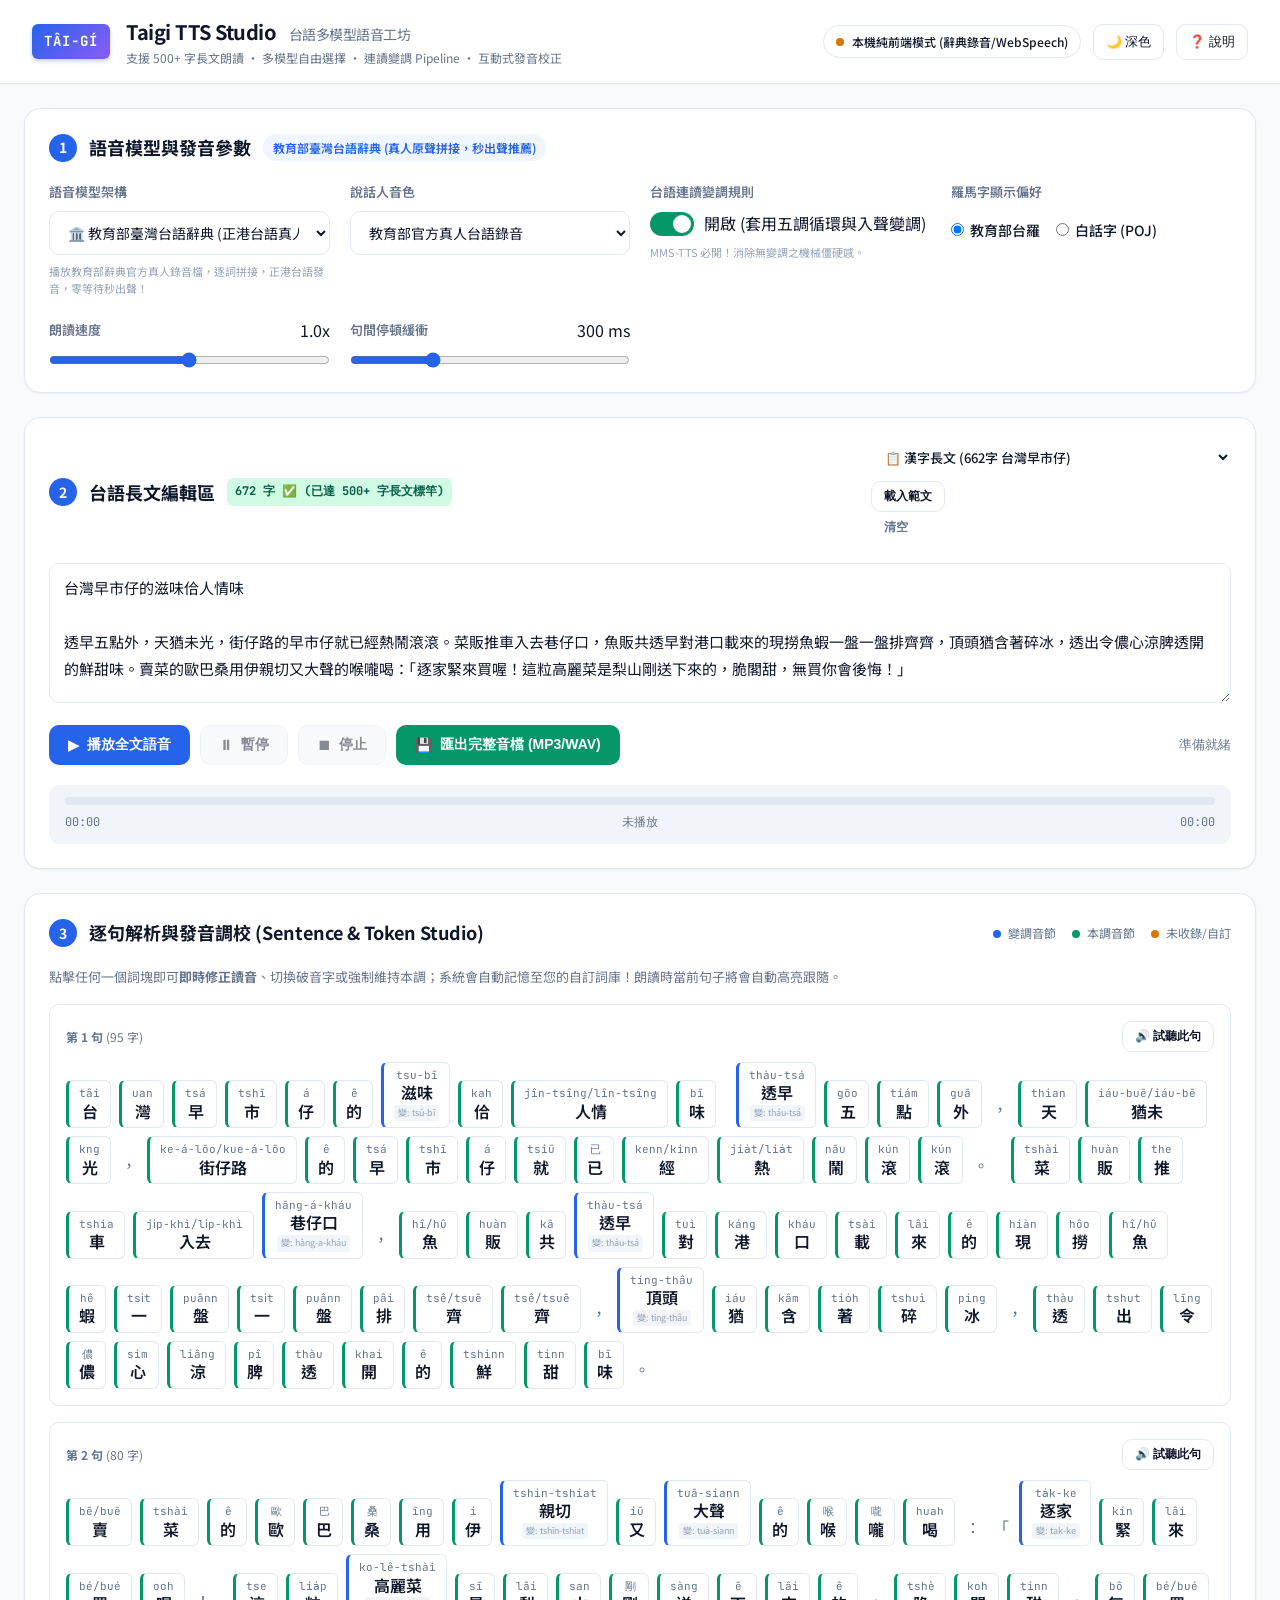
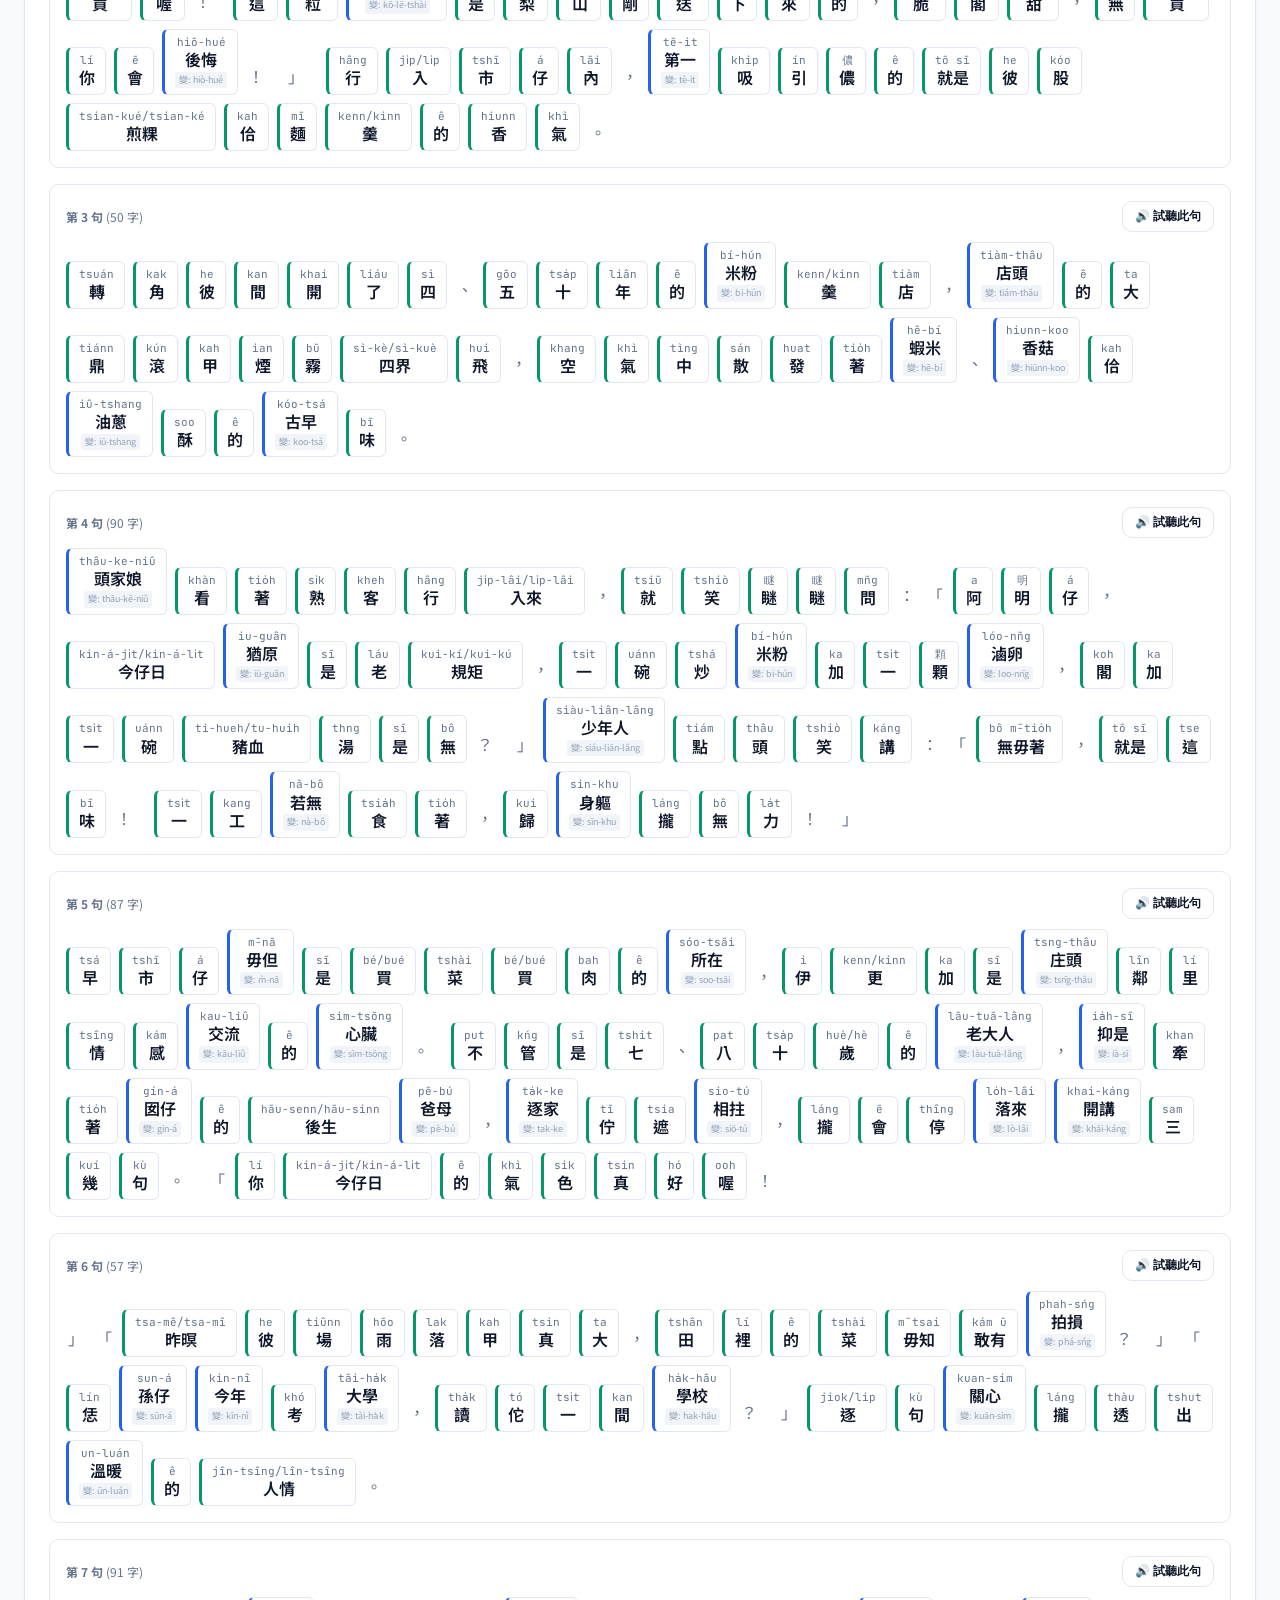
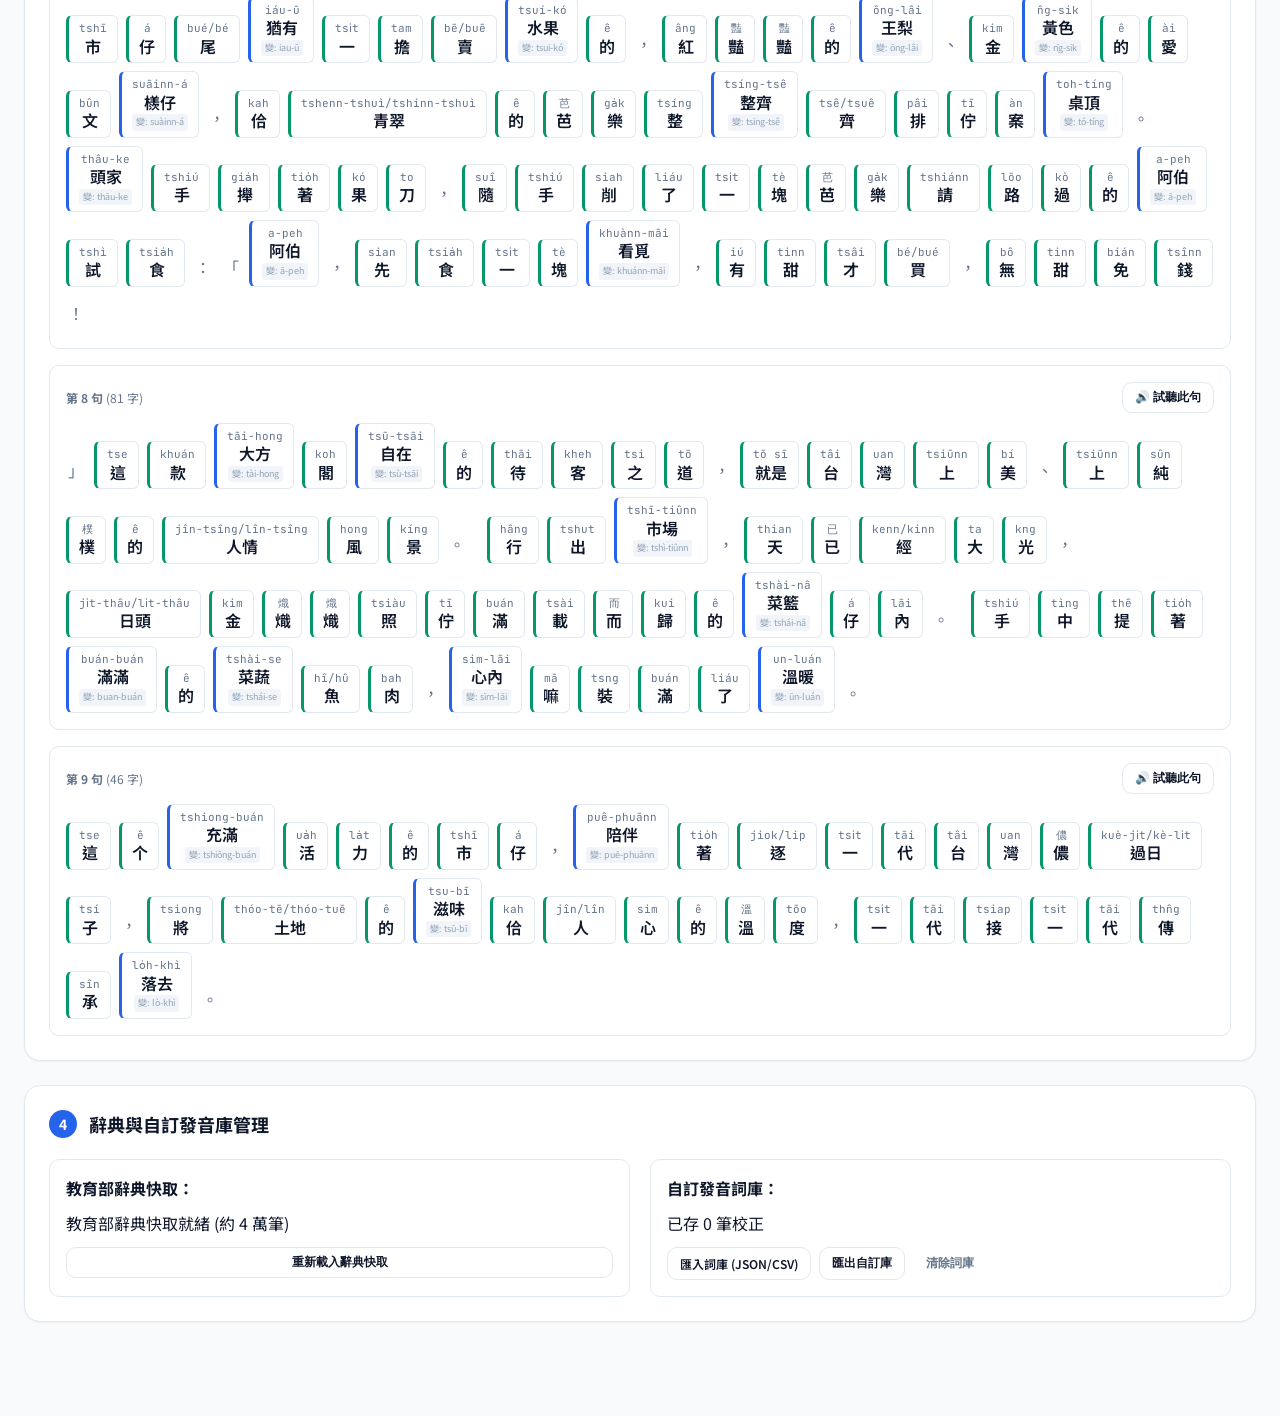
==== commit a26c3440: "feat: add multi-style mock examples (Hanzi, Han-Lo mixed, classic POJ, Tailo, Numeric) with sample p" ====
--- a/index.html
+++ b/index.html
@@ -110,15 +110,16 @@
           <span class="char-counter" id="charCounter">0 字 (目標 ≥ 500 字)</span>
         </div>
         <div class="header-actions">
-          <div class="sample-btn-group">
-            <button id="loadSampleBtn" class="btn btn-outline btn-sm" title="載入 662 字經典台語漢字範文">
-              📋 漢字範文
-            </button>
-            <button id="loadTailoSampleBtn" class="btn btn-outline btn-sm" title="載入教育部台羅 (Tâi-lô) 全羅 500+ 字長文範例">
-              🔤 全羅 (Tâi-lô)
-            </button>
-            <button id="loadPojSampleBtn" class="btn btn-outline btn-sm" title="載入白話字 (POJ) 全羅 500+ 字長文範例">
-              🔤 白話字 (POJ)
+          <div class="sample-picker-wrap">
+            <select id="sampleSelect" class="select-sm" title="選擇各類台語文體體驗範文">
+              <option value="hanzi">📋 漢字長文 (662字 台灣早市仔)</option>
+              <option value="hanlo">🔀 現代漢羅混寫 (600字 兼具漢字與拼音)</option>
+              <option value="poj_classic">📖 經典白話字 (POJ 教會報歷史散文)</option>
+              <option value="tailo_full">🔤 教育部台羅全羅 (Tâi-lô 500+詞)</option>
+              <option value="numeric">🔢 數字調輸入示範 (Numeric 鍵盤盲打)</option>
+            </select>
+            <button id="loadChosenSampleBtn" class="btn btn-outline btn-sm" title="載入所選範文進行試聽與分析">
+              載入範文
             </button>
           </div>
           <button id="clearTextBtn" class="btn btn-ghost btn-sm">清空</button>
--- a/style.css
+++ b/style.css
@@ -592,6 +592,31 @@
   display: flex;
   gap: 6px;
   flex-wrap: wrap;
+}
+
+.sample-picker-wrap {
+  display: flex;
+  align-items: center;
+  gap: 8px;
+  flex-wrap: wrap;
+}
+
+.select-sm {
+  padding: 5px 10px;
+  font-size: 13px;
+  font-weight: 500;
+  border-radius: var(--radius-md);
+  border: 1px solid var(--border-color);
+  background: var(--bg-card);
+  color: var(--text-main);
+  cursor: pointer;
+  transition: border-color var(--transition);
+}
+
+.select-sm:focus {
+  outline: none;
+  border-color: var(--primary);
+  box-shadow: 0 0 0 2px rgba(37, 99, 235, 0.2);
 }
 
 .token-chip.roman-origin {
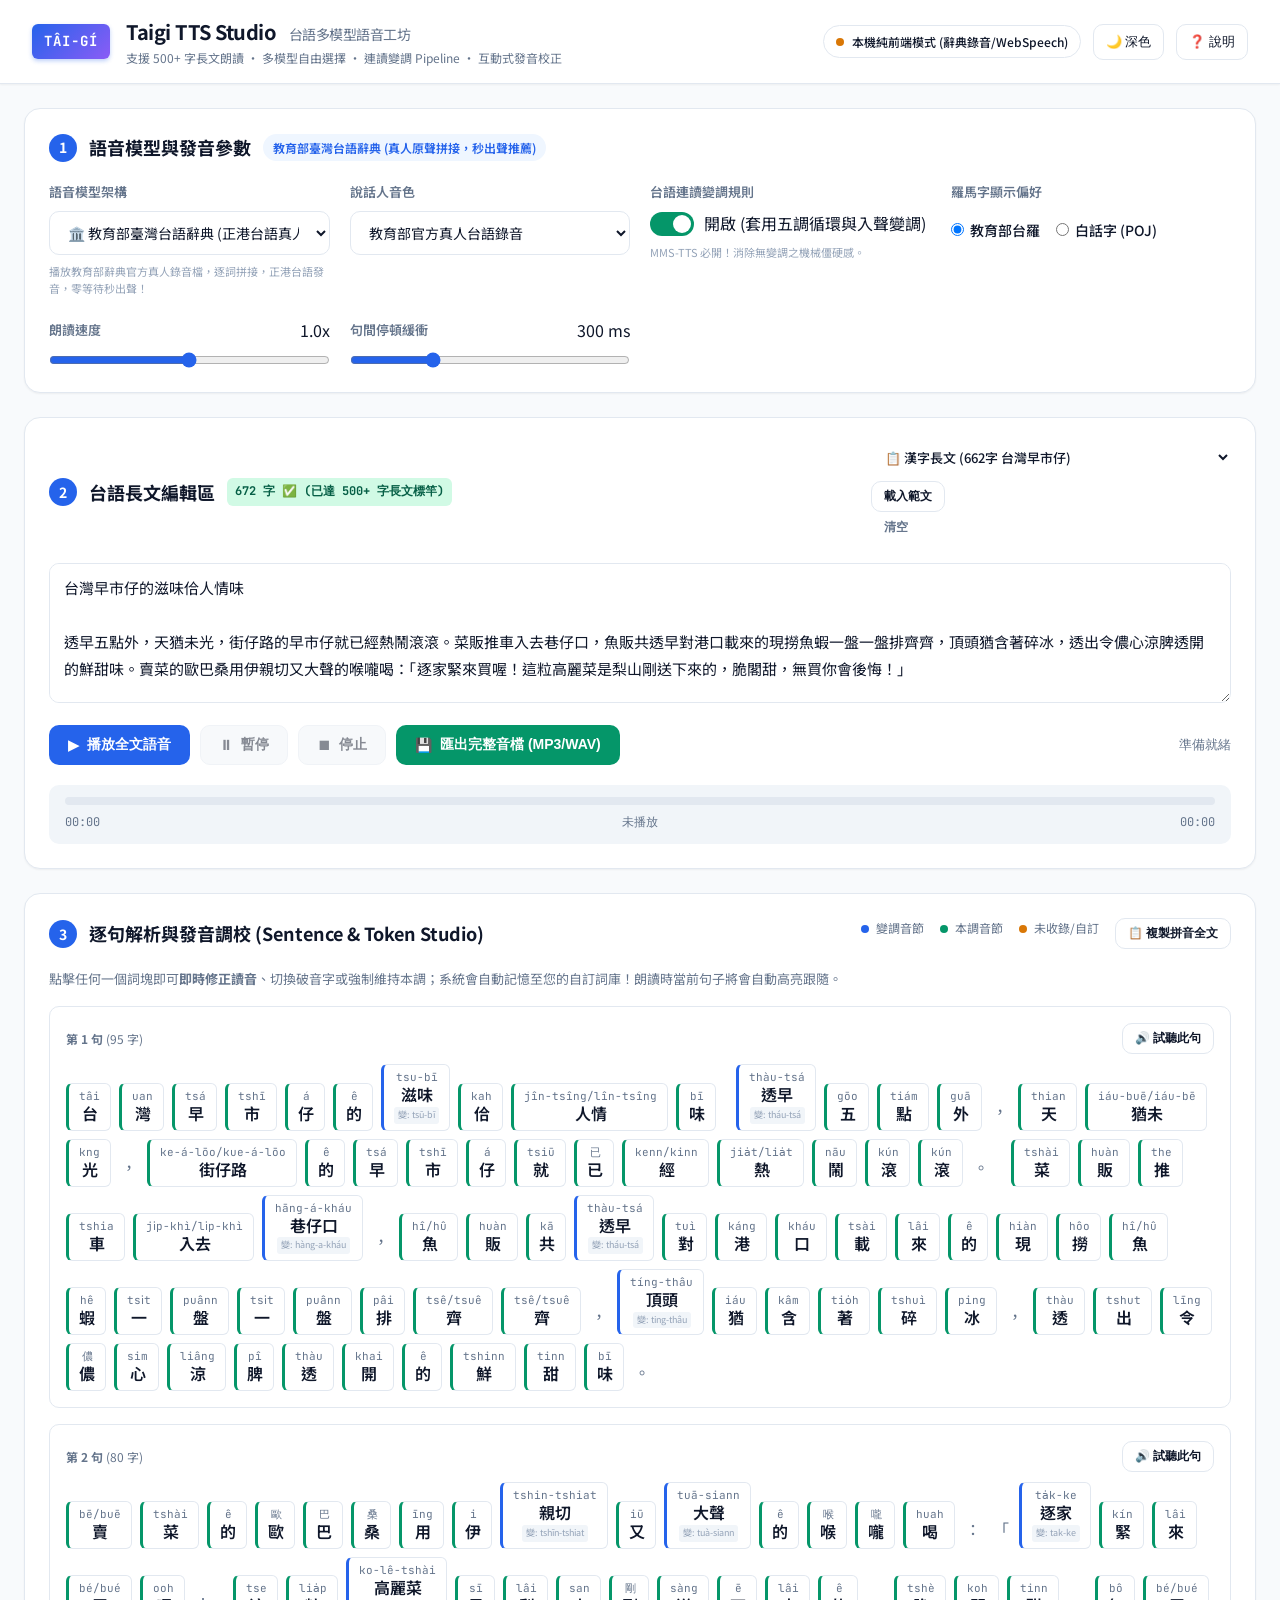
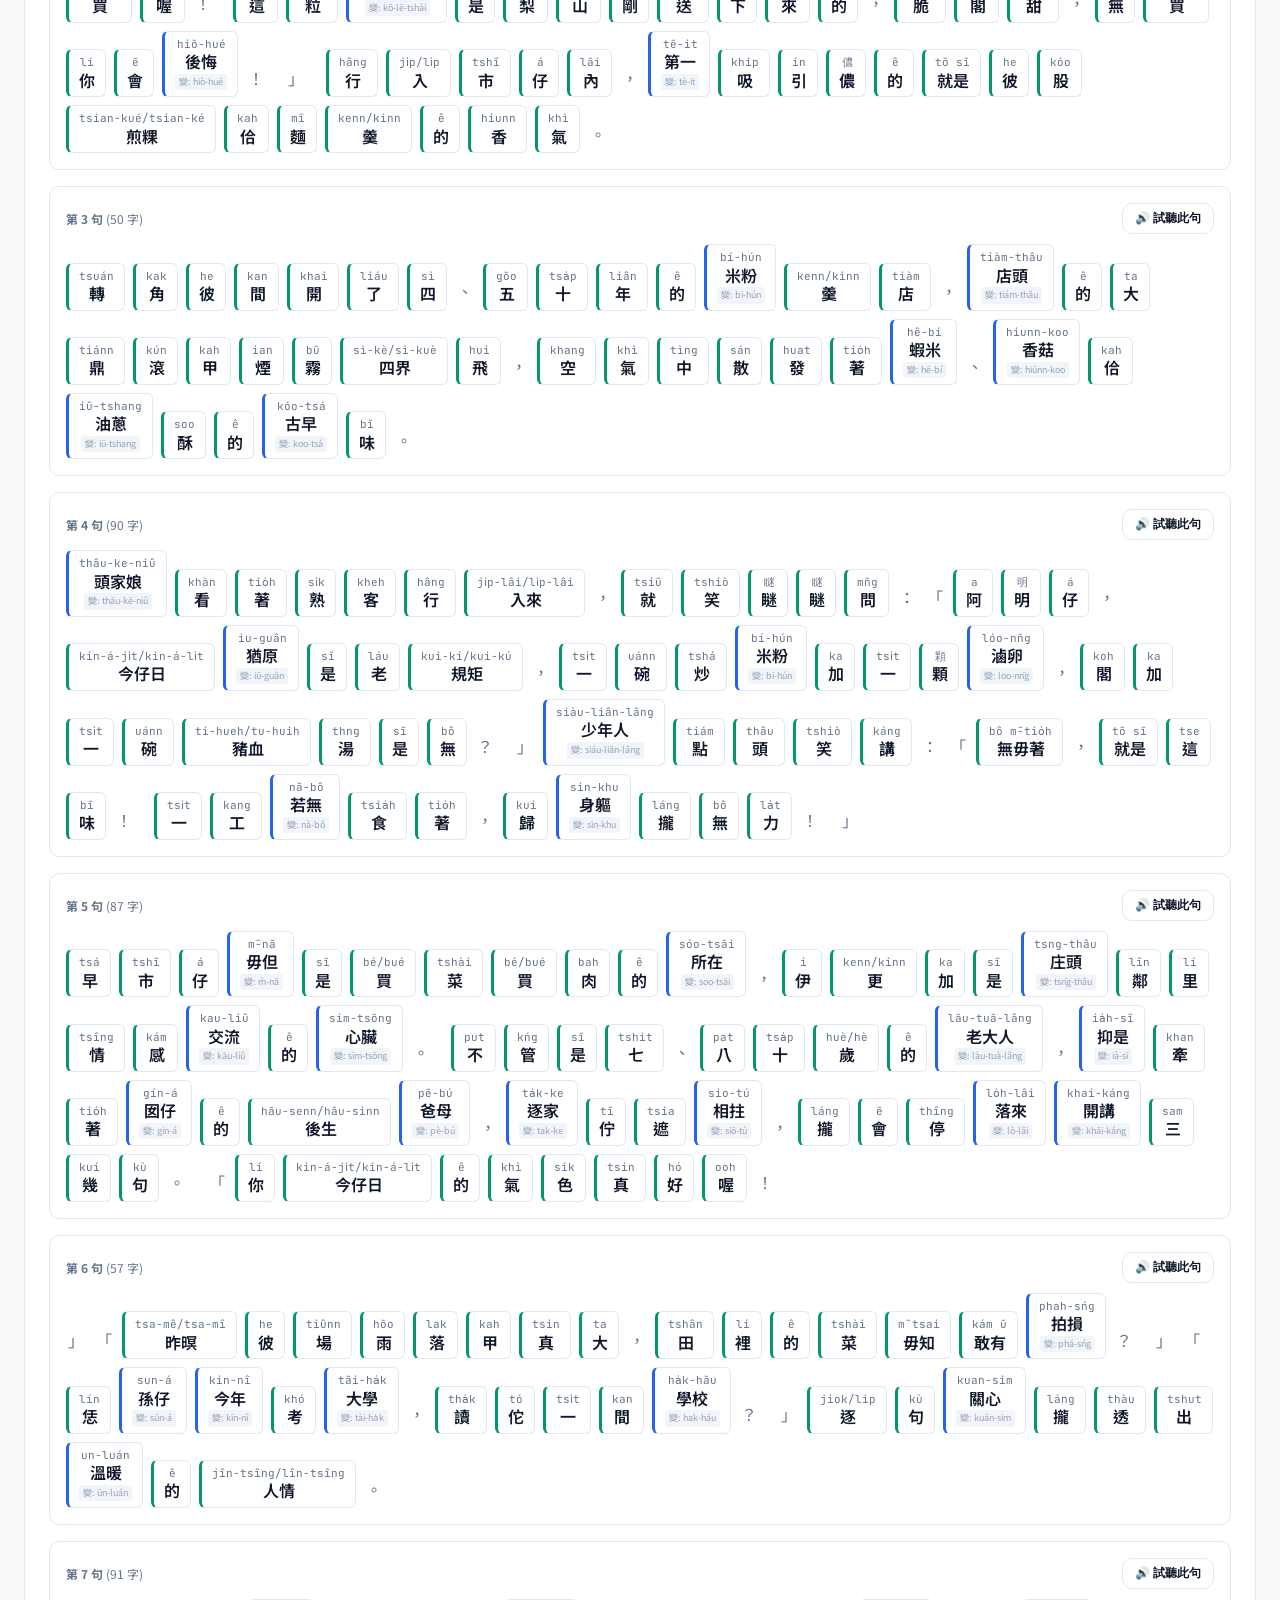
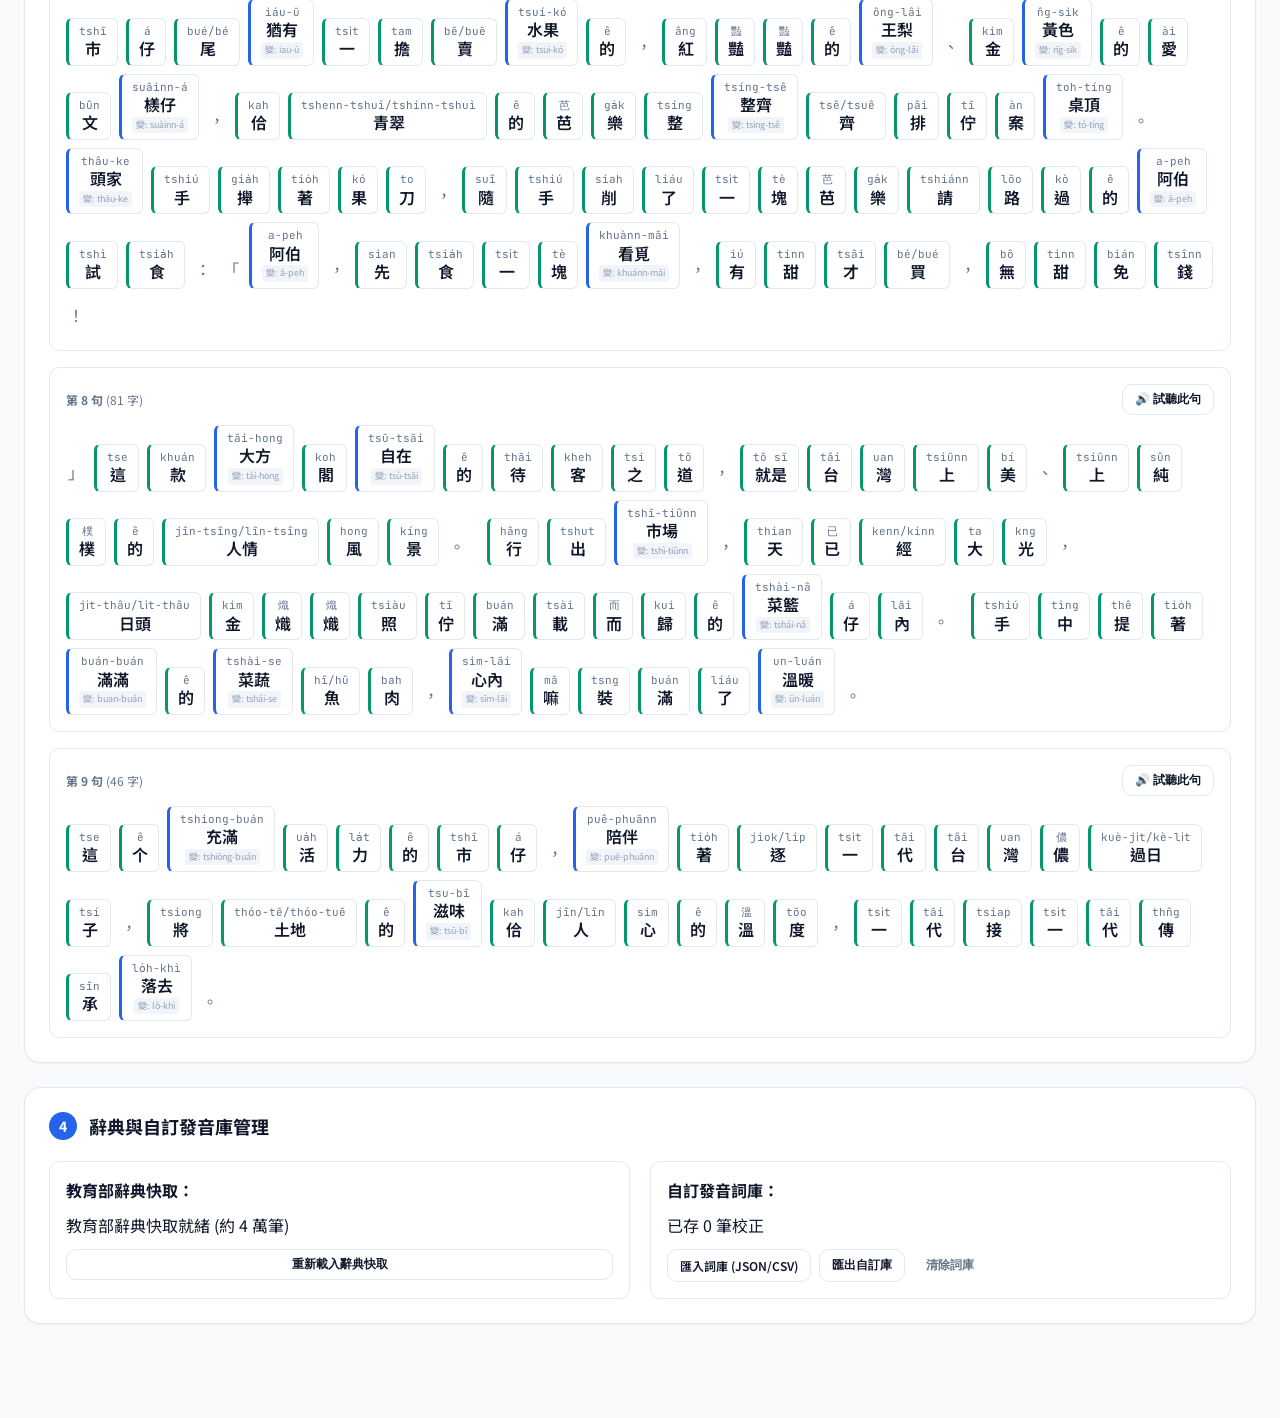
==== commit 9b0bf2d2: "feat: add multi-model comparison table to README and Help modal tabs, add keyboard shortcuts, and ro" ====
--- a/index.html
+++ b/index.html
@@ -174,6 +174,7 @@
           <span class="legend-item"><span class="dot-sample tone-sandhi"></span> 變調音節</span>
           <span class="legend-item"><span class="dot-sample tone-base"></span> 本調音節</span>
           <span class="legend-item"><span class="dot-sample unlisted"></span> 未收錄/自訂</span>
+          <button id="copyRomanBtn" class="btn btn-outline btn-sm" title="一鍵複製全篇轉換後的台羅/POJ連讀變調文本">📋 複製拼音全文</button>
         </div>
       </div>
       <p class="studio-intro">
@@ -260,39 +261,190 @@
     </div>
   </div>
 
-  <!-- 使用說明與參考文獻 Drawer -->
+  <!-- 使用說明與參考文獻 Drawer (多分頁 Tab 式彈窗) -->
   <div id="helpModal" class="modal-backdrop" hidden>
     <div class="modal-card modal-large">
       <div class="modal-header">
-        <h3>📖 Taigi TTS Studio 系統說明與參考來源</h3>
+        <h3>📖 Taigi TTS Studio 系統說明與參考文獻</h3>
         <button id="helpCloseBtn" class="modal-close">&times;</button>
       </div>
+
+      <!-- 說明分頁切換導覽列 (Tabs) -->
+      <div class="modal-tab-bar">
+        <button class="help-tab-btn active" data-tab="tab-model-diff">📊 四大模型比較</button>
+        <button class="help-tab-btn" data-tab="tab-features">🚀 核心特色與長文管線</button>
+        <button class="help-tab-btn" data-tab="tab-sandhi">🎵 台語變調手冊</button>
+        <button class="help-tab-btn" data-tab="tab-shortcuts">⌨️ 快捷鍵指南</button>
+        <button class="help-tab-btn" data-tab="tab-refs">📚 參考文獻</button>
+      </div>
+
       <div class="modal-body markdown-body">
-        <h4>🌟 系統三大核心特色</h4>
-        <ul>
-          <li><b>長文專屬管線（500+ 字以上）</b>：智慧分句切分標點，防止過載截斷，並提供即時進度跟隨條與全篇匯出。</li>
-          <li><b>多模型整合引擎</b>：整合 Microsoft Edge-TTS 類神經語音、Meta MMS-TTS VITS 開源模型、教育部辭典官方原聲拼接及 Web Speech。</li>
-          <li><b>台語連讀變調（Tone Sandhi）前處理</b>：解決 Meta MMS-TTS 只能吃 POJ 且原本缺乏變調推論導致的機械呆滯感，自動轉換為連讀變調 POJ！</li>
-        </ul>
-
-        <h4>🎵 台語連讀變調規則簡介</h4>
-        <p>台語除最後一個音節外，連續發音時必須依照嚴格規則變調：</p>
-        <ul>
-          <li><b>舒聲循環</b>：第 1 聲 → 7 聲 → 3 聲 → 2 聲 → 1 聲；第 5 聲 → 7 聲（南部）/ 3 聲（北部）。</li>
-          <li><b>入聲對調 (-p, -t, -k)</b>：第 4 聲 ↔ 第 8 聲互相對調。</li>
-          <li><b>喉塞入聲舒聲化 (-h)</b>：-h 韻尾脫落變成舒聲：第 4 聲 -h → 第 2 聲；第 8 聲 -h → 第 3 聲。</li>
-        </ul>
-
-        <h4>📚 參考資料與開源來源</h4>
-        <ul>
-          <li><b>Meta MMS (Massively Multilingual Speech)</b>: Pratap et al., <i>Scaling Speech Technology to 1,000+ Languages</i>, 2023. Model: <code>facebook/mms-tts-nan</code>.</li>
-          <li><b>教育部臺灣台語常用詞辭典</b>: 中華民國教育部 (g0v moedict 整理開源資料庫).</li>
-          <li><b>Microsoft Edge-TTS</b>: Azure Neural Cognitive Services (zh-TW-HsiaoChenNeural, zh-TW-YunJheNeural).</li>
-          <li><b>Taibun</b>: Python Taiwanese Romanisation and G2P Library.</li>
-        </ul>
+        <!-- Tab 1: 四大模型比較表 -->
+        <div id="tab-model-diff" class="help-tab-pane active">
+          <h4>🎛️ 四大語音模型架構深度評比表</h4>
+          <p class="tab-pane-intro">Taigi TTS Studio 整合四大模型架構，滿足從離線免安裝教學到開源研究與廣播長文的不同需求：</p>
+          <div class="table-responsive">
+            <table class="model-comparison-table">
+              <thead>
+                <tr>
+                  <th>評比維度</th>
+                  <th>🏛️ 教育部臺灣台語辭典</th>
+                  <th>🔬 Meta MMS-TTS (VITS)</th>
+                  <th>🎙️ Microsoft Edge-TTS</th>
+                  <th>🌐 Web Speech API</th>
+                </tr>
+              </thead>
+              <tbody>
+                <tr>
+                  <td><b>技術架構</b></td>
+                  <td>官方 14,000+ 詞真人錄音檔串接 (Concatenative Speech)</td>
+                  <td>端到端深度學習 VITS 架構 (~36M 參數，閩南語 nan 專用)</td>
+                  <td>雲端大型類神經語音 (Neural TTS：曉臻、雲哲、曉雨)</td>
+                  <td>作業系統 / 瀏覽器原生語音引擎 (SAPI / macOS / Android)</td>
+                </tr>
+                <tr>
+                  <td><b>發音純正度</b></td>
+                  <td><span class="star-rating">⭐⭐⭐⭐⭐</span> <b>100% 正港母語</b><br>教育部官方錄音員，零國語/華語腔調</td>
+                  <td><span class="star-rating">⭐⭐⭐⭐⭐</span> <b>100% 正港台語</b><br>母語語料端到端訓練，無國語字元干擾</td>
+                  <td><span class="star-rating">⭐⭐⭐</span> <b>臺灣腔華語模型混讀台語</b><br>現代親切，罕見詞可能帶華語讀音</td>
+                  <td><span class="star-rating">⭐⭐</span> <b>視裝置語音庫而定</b><br>多數裝置預設降級為國語/普通話</td>
+                </tr>
+                <tr>
+                  <td><b>連讀變調支援</b></td>
+                  <td>依辭典本調串接，內建同音借調與逐字降級備援</td>
+                  <td><span class="star-rating">⭐⭐⭐⭐⭐</span> <b>本專案 Sandhi Pipeline</b><br>(1-7-3-2-1循環, 4-8, -h舒聲化)</td>
+                  <td>依類神經網路內部聲學模型自動模擬語調起伏</td>
+                  <td>依系統 TTS 引擎，多數無台語變調規則</td>
+                </tr>
+                <tr>
+                  <td><b>執行環境需求</b></td>
+                  <td>🌐 <b>純前端免安裝即用</b><br>(GitHub Pages / 離線瀏覽器直接播放)</td>
+                  <td>🖥️ <b>本機 Python 後端</b><br>(<code>python server.py</code>，支援 CPU / CUDA)</td>
+                  <td>🌐 <b>本機轉發後端 + 外網</b><br>(需 Python 伺服器與連網存取 Edge API)</td>
+                  <td>🌐 <b>純前端零依賴即用</b><br>(全離線、零安裝)</td>
+                </tr>
+                <tr>
+                  <td><b>500+ 字長文適配</b></td>
+                  <td><span class="star-rating">⭐⭐⭐⭐</span> <b>逐句無縫播放</b><br>秒讀無等待，教學詞彙精準度高</td>
+                  <td><span class="star-rating">⭐⭐⭐⭐⭐</span> <b>智慧分句無損拼接</b><br>經過 662 字 Opus 審計滿分驗證</td>
+                  <td><span class="star-rating">⭐⭐⭐⭐⭐</span> <b>長篇小說/廣播首選</b><br>超平滑語流，極致耐聽自然</td>
+                  <td><span class="star-rating">⭐⭐⭐</span> <b>分段播放備援</b><br>免網路時的快速預覽</td>
+                </tr>
+                <tr>
+                  <td><b>延遲與運算</b></td>
+                  <td><b>0.0 秒秒出聲</b><br>毫秒級本地快取或 CDN 直播</td>
+                  <td><b>~1.5 - 3.0 秒</b><br>依 CPU/GPU 算力串流推論</td>
+                  <td><b>~0.8 - 1.5 秒</b><br>網路串流分段緩衝</td>
+                  <td><b>0.1 秒極速啟動</b><br>作業系統層直接播放</td>
+                </tr>
+                <tr>
+                  <td><b>音檔匯出格式</b></td>
+                  <td>WAV (無損音質) / Web Audio</td>
+                  <td>WAV (無損) / <b>Opus (省流 89%)</b></td>
+                  <td>MP3 (64kbps / 128kbps)</td>
+                  <td>僅限即時音效 (無檔案匯出)</td>
+                </tr>
+                <tr>
+                  <td><b>最佳適用場景</b></td>
+                  <td><b>教育部官方標準教學</b>、辭典比對、免裝環境線上分享</td>
+                  <td><b>學術研究、本土語言正音、連讀變調調校實驗</b></td>
+                  <td><b>500+ 字長文廣播故事</b>、散文朗誦、有聲書製作</td>
+                  <td>輕量快速試聽、緊急無伺服器環境備援</td>
+                </tr>
+              </tbody>
+            </table>
+          </div>
+        </div>
+
+        <!-- Tab 2: 核心特色與長文管線 -->
+        <div id="tab-features" class="help-tab-pane">
+          <h4>🌟 專案核心突破技術</h4>
+          <ul>
+            <li><b>📖 500+ 字長篇台語長文連續朗讀管線</b>：智慧切分標點符號，自動插入 300ms 自然氣息間隔，徹底解決記憶體溢出（OOM）與發音截斷問題。</li>
+            <li><b>✨ Karaoke 動態伴讀追蹤</b>：朗讀時即時以光暈黃光（<code>.speaking-now</code>）高亮當前朗讀詞彙與句子，視覺跟隨絕不迷失。</li>
+            <li><b>🔤 多文體全面支援</b>：支援漢字長文、現代漢羅混寫、1885 經典白話字 (POJ)、教育部台羅全羅 (Tâi-lô) 以及免切換聲調符號的數字調 (Numeric)。</li>
+            <li><b>🎛️ 互動式逐音節聲調微調盤</b>：點擊任何詞塊即可開啟 1~8 聲調調音盤，即時試聽、切換破音字，並永久保存至本機自訂詞庫。</li>
+          </ul>
+        </div>
+
+        <!-- Tab 3: 台語連讀變調手冊 -->
+        <div id="tab-sandhi" class="help-tab-pane">
+          <h4>🎵 台語連讀變調（Tone Sandhi）規律手冊</h4>
+          <p>台語除變調組末音節外，連續發音時前面的音節必須依照嚴格規律變調：</p>
+          <ul>
+            <li><b>舒聲五調循環 (Non-checked Finals)</b>：
+              <div class="code-box">第 1 聲 → 第 7 聲 → 第 3 聲 → 第 2 聲 → 第 1 聲<br>第 5 聲 → 第 7 聲（南部腔） / 第 3 聲（北部腔）</div>
+            </li>
+            <li><b>入聲對調 (Checked Finals: -p, -t, -k)</b>：
+              <div class="code-box">第 4 聲 ↔ 第 8 聲（陰入變陽入、陽入變陰入）</div>
+            </li>
+            <li><b>喉塞入聲舒聲化 (Glottal Stop: -h)</b>：
+              <div class="code-box">第 4 聲 -h → 第 2 聲（例：suah4 煞 → sua2）<br>第 8 聲 -h → 第 3 聲（例：peh8 白 → pe3）</div>
+            </li>
+            <li><b>輕聲（--）規則</b>：輕聲前之音節維持原讀本調；變調組最後一個音節維持本調。</li>
+            <li><b>三疊字 (AAA)</b>：第一字轉為中升調（第 5 調值）。</li>
+          </ul>
+        </div>
+
+        <!-- Tab 4: 鍵盤快捷鍵指南 -->
+        <div id="tab-shortcuts" class="help-tab-pane">
+          <h4>⌨️ Web Studio 全域鍵盤快捷鍵</h4>
+          <p>利用快捷鍵可快速進行長文合成、校正與播放操作：</p>
+          <div class="table-responsive">
+            <table class="model-comparison-table">
+              <thead>
+                <tr>
+                  <th>快捷鍵組合</th>
+                  <th>對應功能</th>
+                  <th>適用操作情境</th>
+                </tr>
+              </thead>
+              <tbody>
+                <tr>
+                  <td><kbd>Ctrl</kbd> + <kbd>Enter</kbd> / <kbd>⌘</kbd> + <kbd>Enter</kbd></td>
+                  <td><b>朗讀全文 (Play Full Article)</b></td>
+                  <td>在長文編輯框輸入中或頁面任何位置，一鍵立即觸發 500+ 字連續朗讀與 Karaoke 追蹤</td>
+                </tr>
+                <tr>
+                  <td><kbd>Space</kbd> (空白鍵)</td>
+                  <td><b>播放 / 暫停切換</b></td>
+                  <td>焦點未在輸入框打字時，隨時切換暫停與繼續朗讀</td>
+                </tr>
+                <tr>
+                  <td><kbd>Esc</kbd></td>
+                  <td><b>關閉彈窗 (Close)</b></td>
+                  <td>快速關閉聲調微調盤或說明視窗</td>
+                </tr>
+                <tr>
+                  <td><b>點擊詞塊 (Click Chip)</b></td>
+                  <td><b>開啟聲調微調盤</b></td>
+                  <td>逐音節快速點選 1~8 聲調按鈕，即時聽感預覽並套用新聲調</td>
+                </tr>
+                <tr>
+                  <td><b>點擊「📋 複製拼音全文」</b></td>
+                  <td><b>複製台羅/POJ文本</b></td>
+                  <td>一鍵將全篇已套用連讀變調的羅馬字文本複製至剪貼簿，便利教學與出版</td>
+                </tr>
+              </tbody>
+            </table>
+          </div>
+        </div>
+
+        <!-- Tab 5: 參考文獻 -->
+        <div id="tab-refs" class="help-tab-pane">
+          <h4>📚 學術文獻與開源專案來源</h4>
+          <ul>
+            <li><b>Meta MMS (Massively Multilingual Speech)</b>: Vineel Pratap et al., <i>Scaling Speech Technology to 1,000+ Languages</i>, arXiv:2305.13516 (2023). Hugging Face: <code>facebook/mms-tts-nan</code>.</li>
+            <li><b>中華民國教育部</b>：《臺灣台語常用詞辭典》官方資料庫與真人發音音檔 (g0v moedict 社群整理).</li>
+            <li><b>董峰政教授</b>：《台灣閩南語的變調規律》及教育部臺灣閩南語羅馬字拼音方案.</li>
+            <li><b>Microsoft Azure Cognitive Services</b>: Edge-TTS (<code>zh-TW-HsiaoChenNeural</code>, <code>zh-TW-YunJheNeural</code>).</li>
+            <li><b>Taibun</b>: Python Taiwanese Romanisation, Sandhi, and Segmentation Library.</li>
+            <li><b>IETF RFC 6716</b>: Interactive Audio Opus Codec 規範 (音訊節省 89% 頻寬).</li>
+          </ul>
+        </div>
       </div>
       <div class="modal-footer">
-        <button id="helpOkBtn" class="btn btn-primary">了解</button>
+        <button id="helpOkBtn" class="btn btn-primary">關閉說明</button>
       </div>
     </div>
   </div>
--- a/style.css
+++ b/style.css
@@ -890,7 +890,138 @@
 }
 
 .modal-card.modal-large {
-  max-width: 720px;
+  max-width: min(940px, 94vw);
+}
+
+/* 說明彈窗分頁導覽列 (Help Modal Tabs) */
+.modal-tab-bar {
+  display: flex;
+  gap: 4px;
+  padding: 10px 20px 0;
+  background-color: var(--bg-hover);
+  border-bottom: 1px solid var(--border);
+  overflow-x: auto;
+  -webkit-overflow-scrolling: touch;
+}
+
+.help-tab-btn {
+  padding: 10px 16px;
+  background: transparent;
+  border: none;
+  border-bottom: 3px solid transparent;
+  color: var(--text-muted);
+  font-size: 13px;
+  font-weight: 600;
+  cursor: pointer;
+  transition: all 0.2s ease;
+  white-space: nowrap;
+  border-radius: var(--radius-sm) var(--radius-sm) 0 0;
+}
+
+.help-tab-btn:hover {
+  color: var(--primary);
+  background-color: var(--bg-card);
+}
+
+.help-tab-btn.active {
+  color: var(--primary);
+  border-bottom-color: var(--primary);
+  background-color: var(--bg-card);
+}
+
+.help-tab-pane {
+  display: none;
+}
+
+.help-tab-pane.active {
+  display: block;
+  animation: tabFadeIn 0.2s ease-in-out;
+}
+
+@keyframes tabFadeIn {
+  from { opacity: 0; transform: translateY(4px); }
+  to { opacity: 1; transform: translateY(0); }
+}
+
+.tab-pane-intro {
+  font-size: 13.5px;
+  color: var(--text-muted);
+  margin-bottom: 14px;
+  line-height: 1.5;
+}
+
+/* 模型比較響應式表格 */
+.table-responsive {
+  width: 100%;
+  overflow-x: auto;
+  -webkit-overflow-scrolling: touch;
+  margin: 12px 0 16px;
+  border: 1px solid var(--border);
+  border-radius: var(--radius-md);
+  box-shadow: var(--shadow-sm);
+}
+
+.model-comparison-table {
+  width: 100%;
+  border-collapse: collapse;
+  font-size: 13px;
+  text-align: left;
+  min-width: 650px;
+}
+
+.model-comparison-table th {
+  background-color: var(--bg-hover);
+  color: var(--text-main);
+  font-weight: 700;
+  padding: 12px 14px;
+  border-bottom: 2px solid var(--border);
+  white-space: nowrap;
+}
+
+.model-comparison-table td {
+  padding: 12px 14px;
+  border-bottom: 1px solid var(--border);
+  vertical-align: top;
+  line-height: 1.5;
+}
+
+.model-comparison-table tr:last-child td {
+  border-bottom: none;
+}
+
+.model-comparison-table tr:hover {
+  background-color: var(--bg-hover);
+}
+
+.star-rating {
+  font-size: 11px;
+  letter-spacing: 1px;
+}
+
+kbd {
+  display: inline-block;
+  padding: 3px 6px;
+  font-family: var(--font-mono);
+  font-size: 11.5px;
+  font-weight: 600;
+  line-height: 1.2;
+  color: var(--text-main);
+  background-color: var(--bg-hover);
+  border: 1px solid var(--border);
+  border-radius: 4px;
+  box-shadow: 0 1px 1px rgba(0, 0, 0, 0.15);
+}
+
+.code-box {
+  background-color: var(--bg-hover);
+  border: 1px solid var(--border);
+  border-radius: var(--radius-sm);
+  padding: 6px 12px;
+  font-family: var(--font-mono);
+  font-size: 13px;
+  margin-top: 4px;
+  color: var(--primary);
+  line-height: 1.5;
 }
 
 @keyframes modalIn {
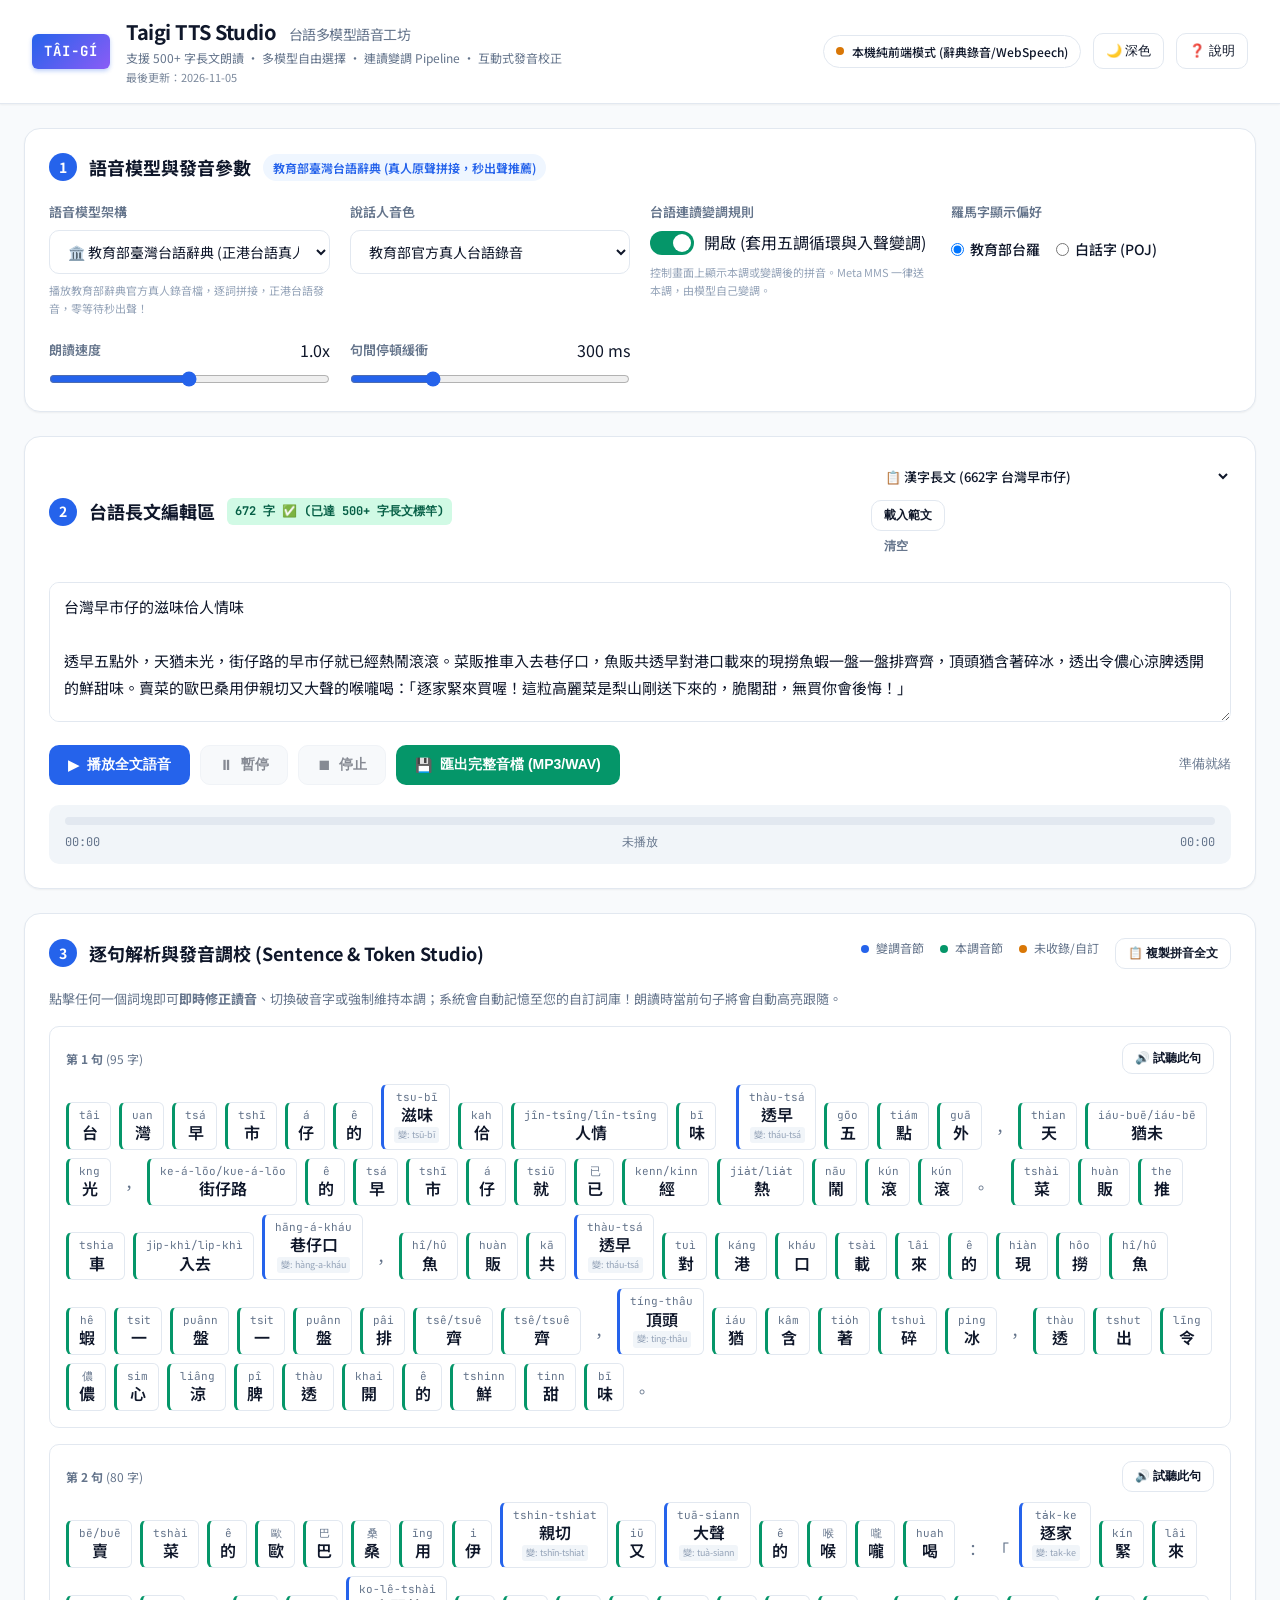
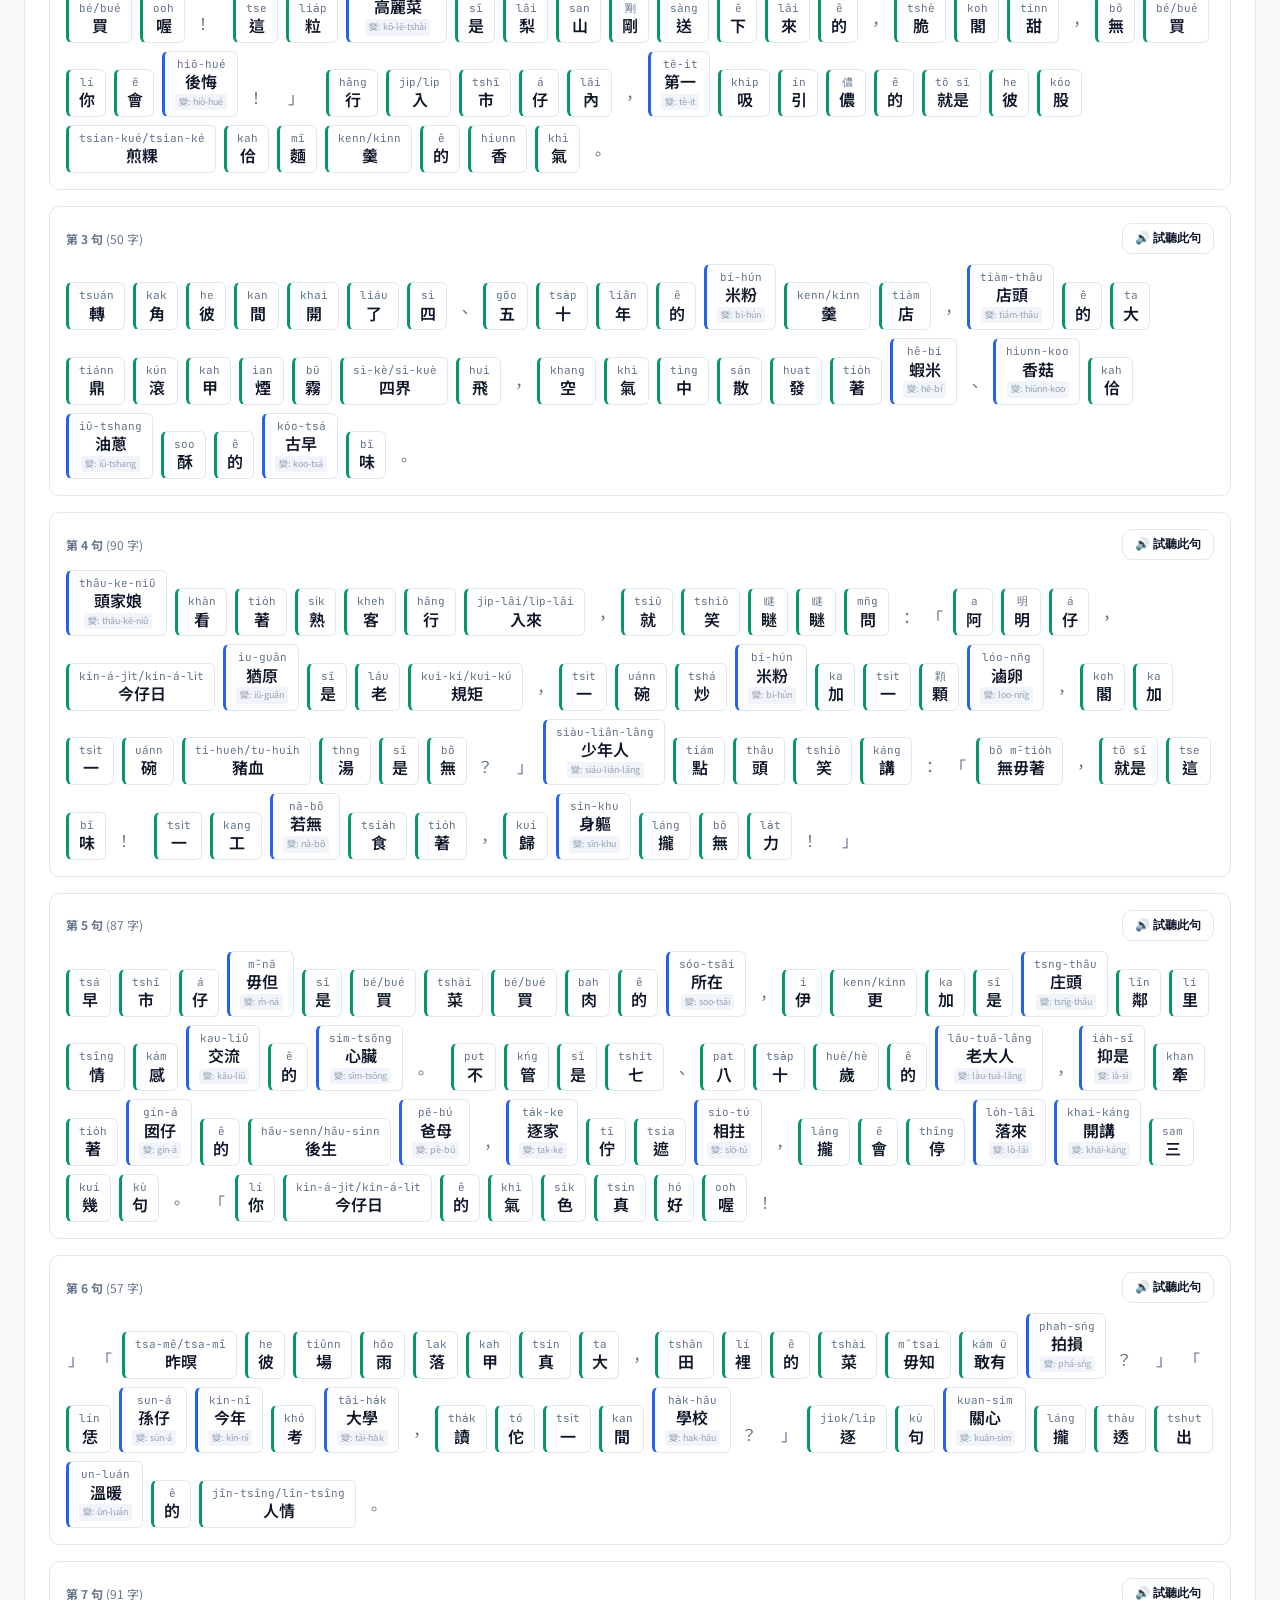
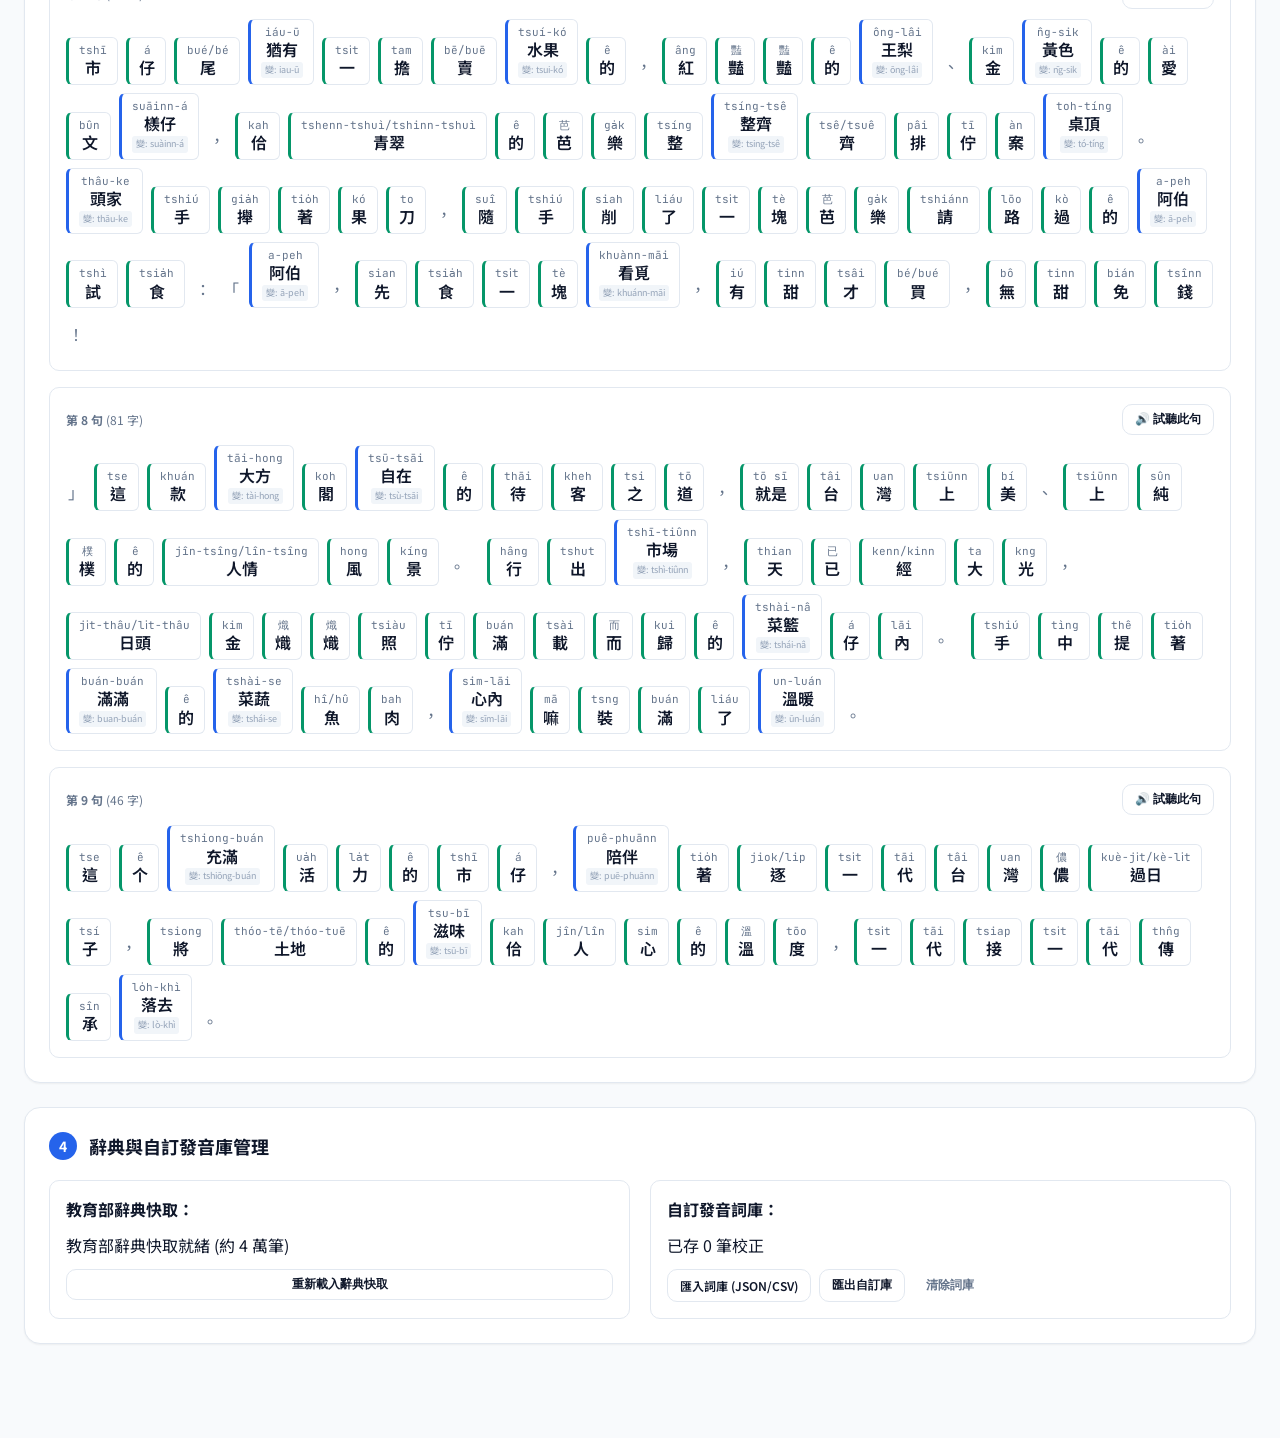
==== commit 6a6bb520: "feat: show last-updated date in site header; fix stale sandhi hint Co-Authored-By: Claude Opus 5.5 <" ====
--- a/index.html
+++ b/index.html
@@ -17,6 +17,7 @@
       <div>
         <h1 class="app-title">Taigi TTS Studio <span class="app-sub">台語多模型語音工坊</span></h1>
         <p class="app-desc">支援 500+ 字長文朗讀 ‧ 多模型自由選擇 ‧ 連讀變調 Pipeline ‧ 互動式發音校正</p>
+        <p class="app-updated">最後更新：<time datetime="2026-11-05">2026-11-05</time></p>
       </div>
     </div>
     <div class="header-right">
@@ -69,7 +70,7 @@
             <label for="sandhiToggle" class="toggle-slider"></label>
             <span id="sandhiText">開啟 (套用五調循環與入聲變調)</span>
           </div>
-          <small class="field-hint">MMS-TTS 必開！消除無變調之機械僵硬感。</small>
+          <small class="field-hint">控制畫面上顯示本調或變調後的拼音。Meta MMS 一律送本調，由模型自己變調。</small>
         </div>
 
         <!-- 拼音書寫系統 -->
--- a/style.css
+++ b/style.css
@@ -135,6 +135,13 @@
 .app-desc {
   font-size: 12px;
   color: var(--text-muted);
+}
+
+.app-updated {
+  font-size: 11px;
+  color: var(--text-muted);
+  opacity: 0.85;
+  margin-top: 2px;
 }
 
 .header-right {
